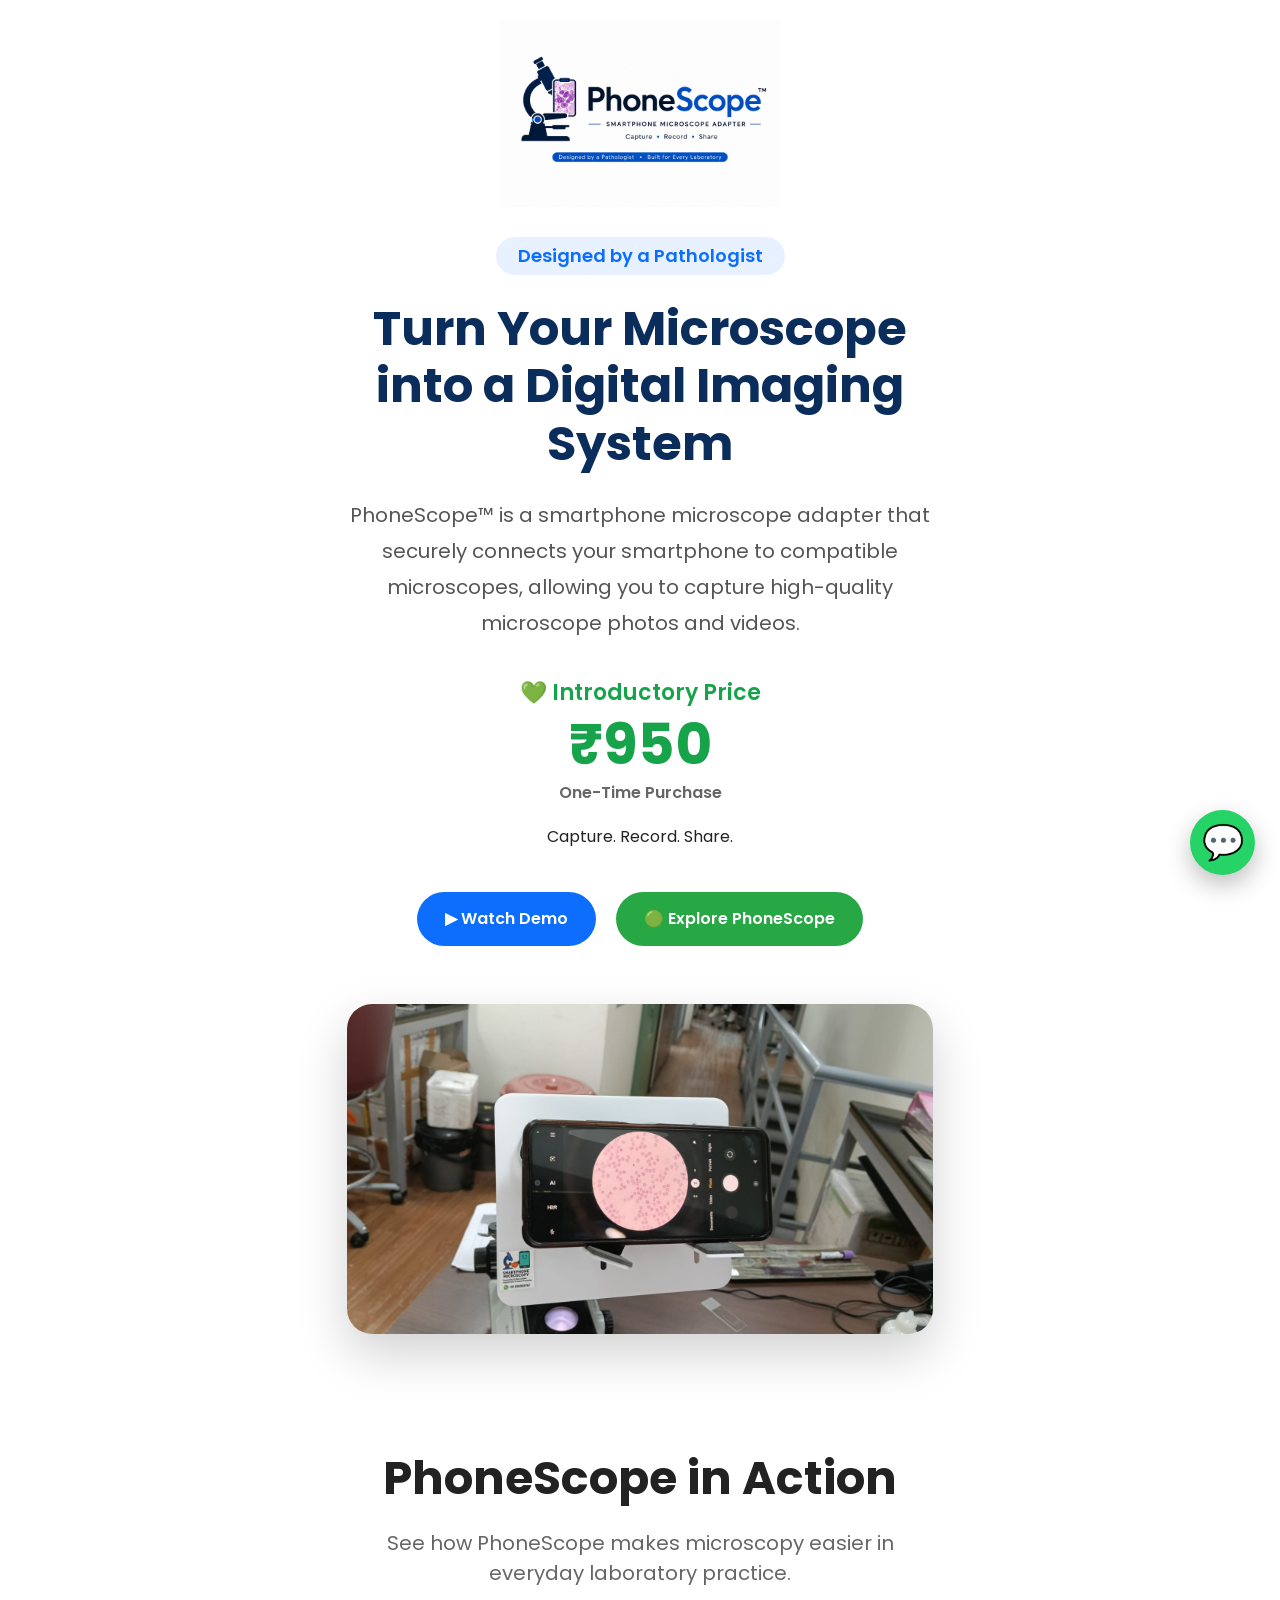
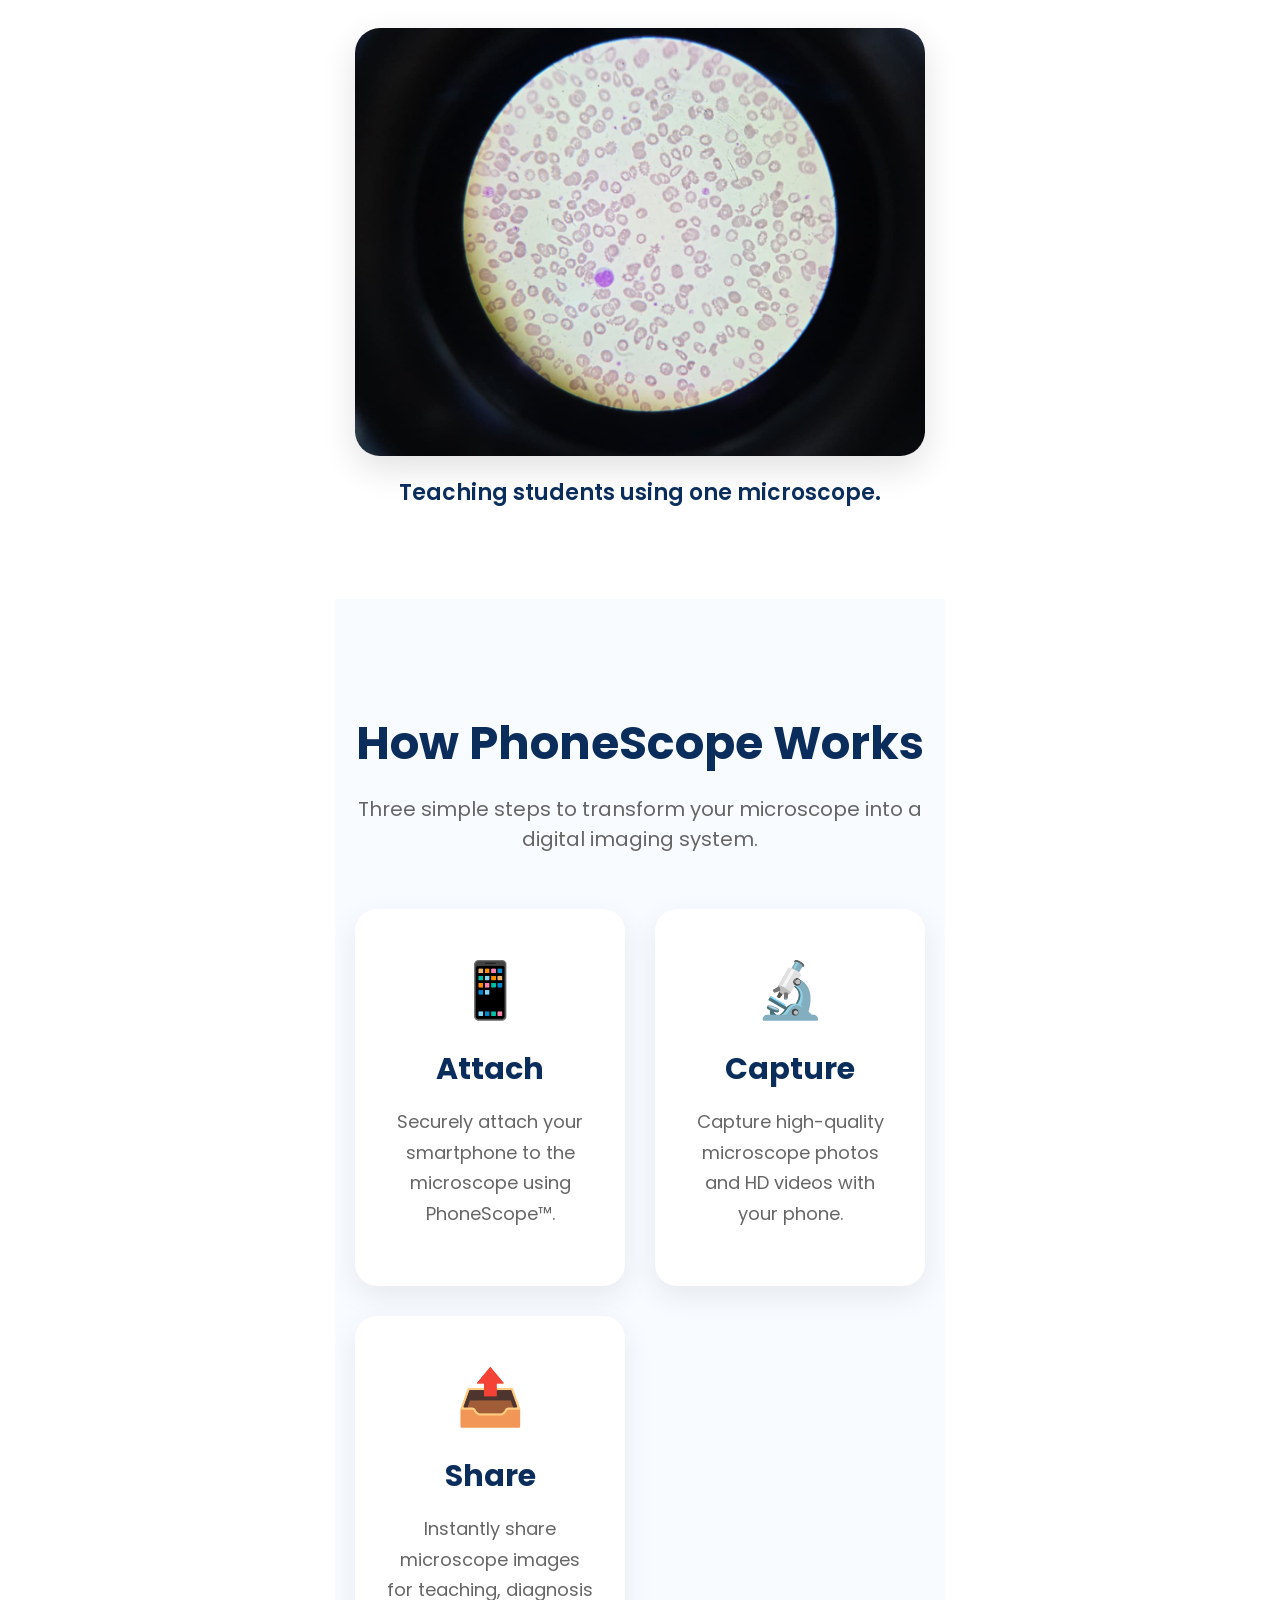
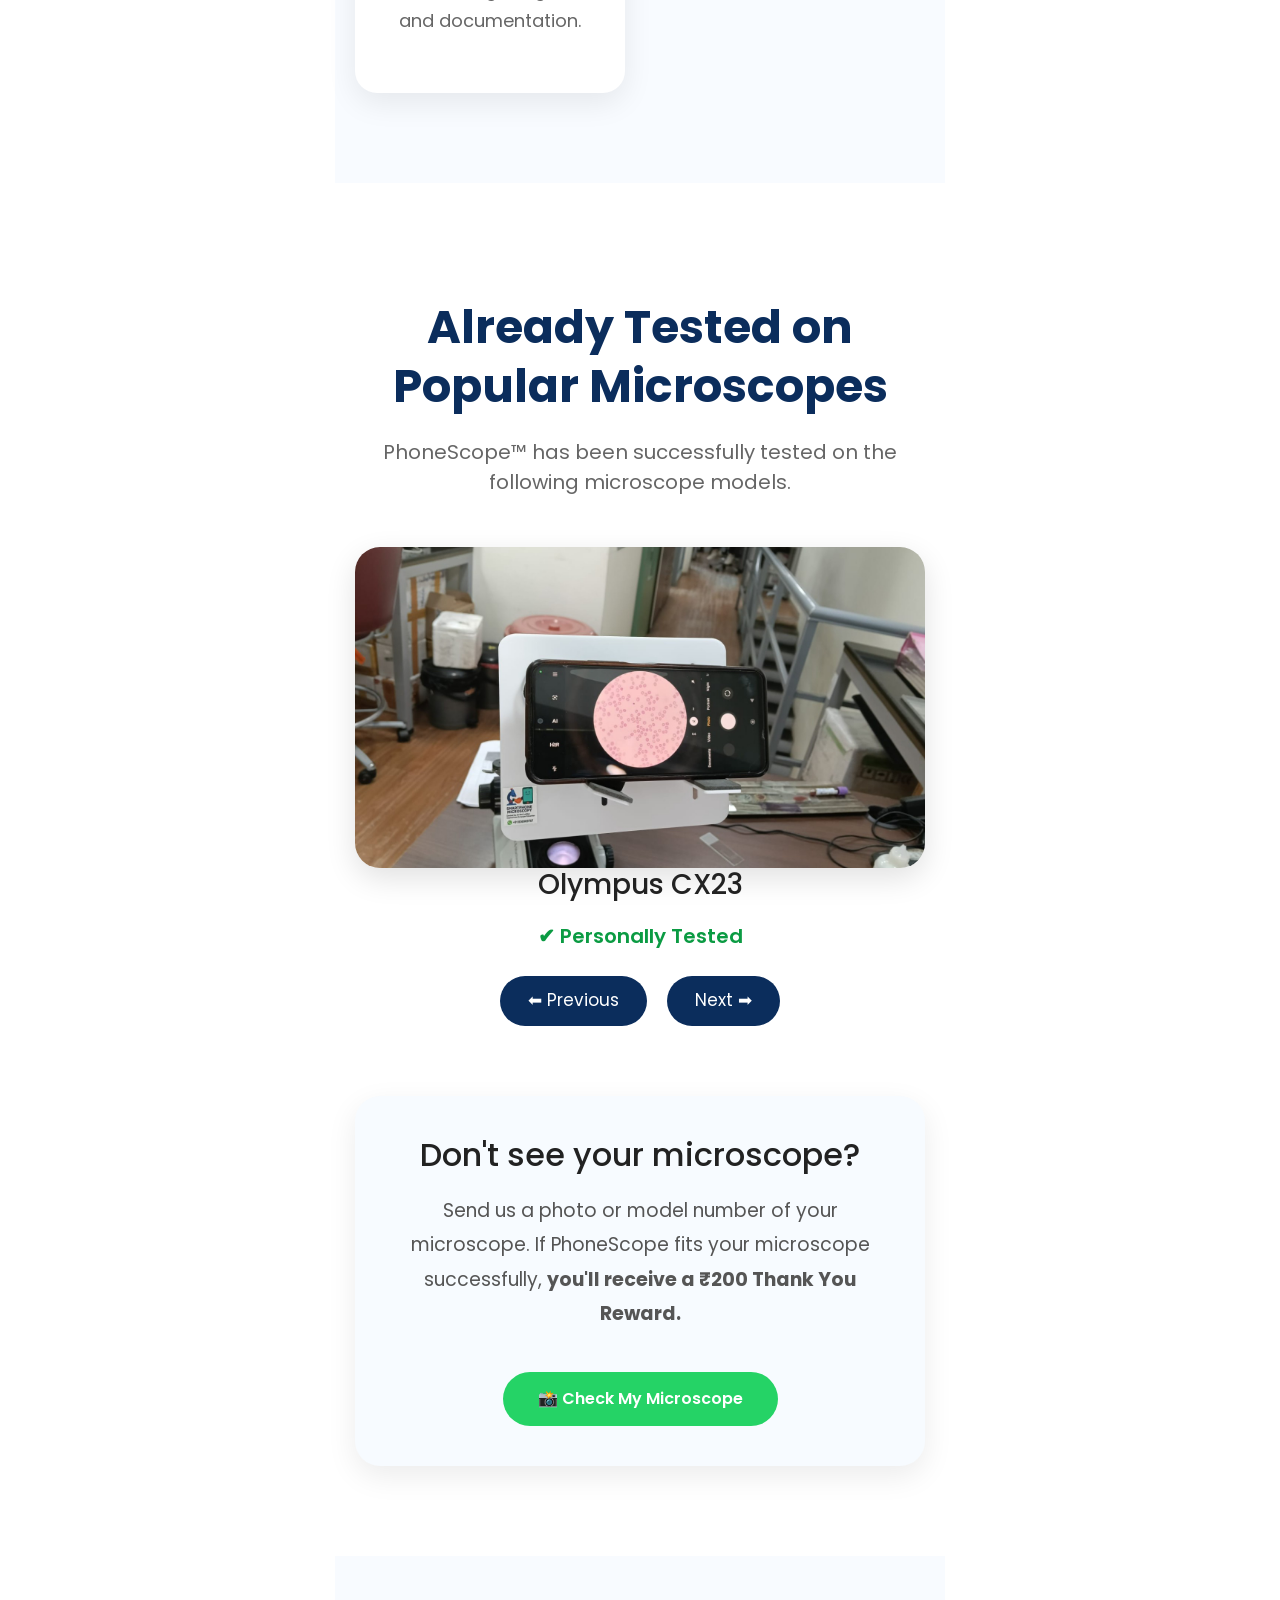
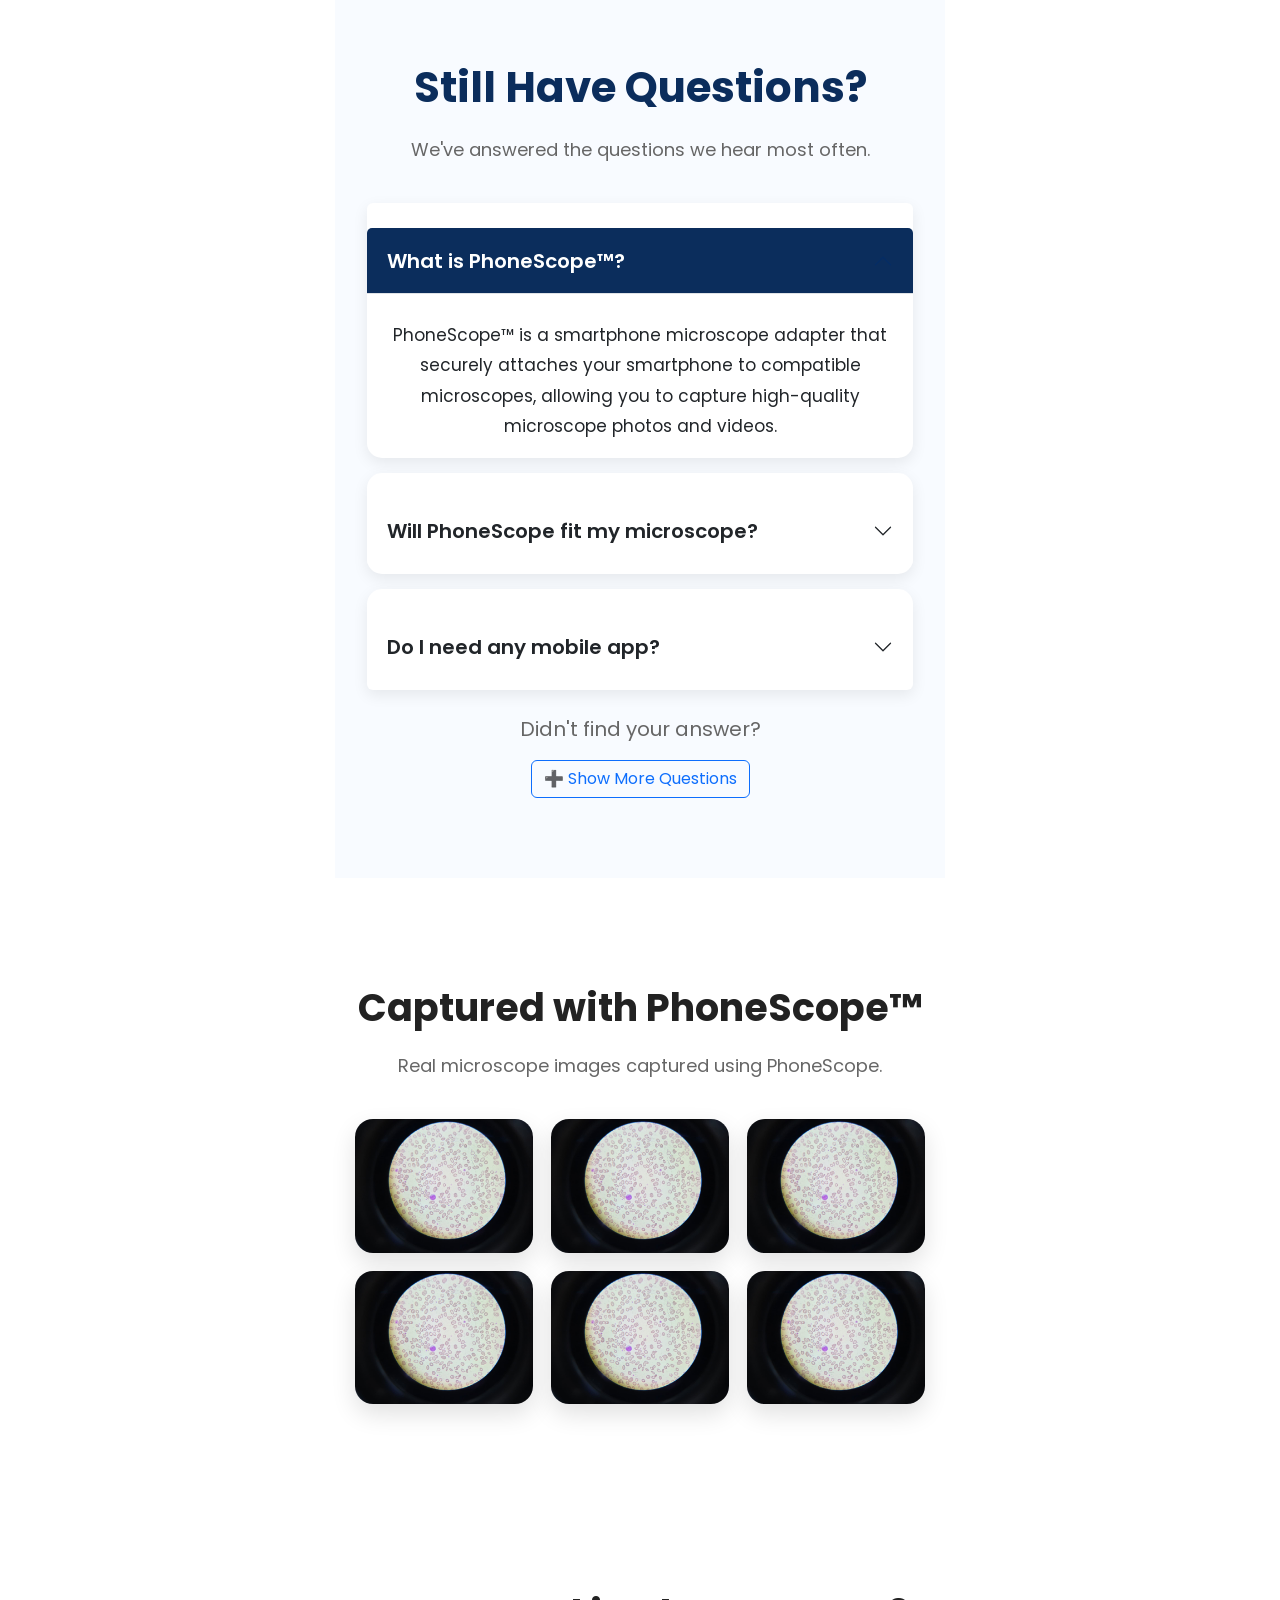
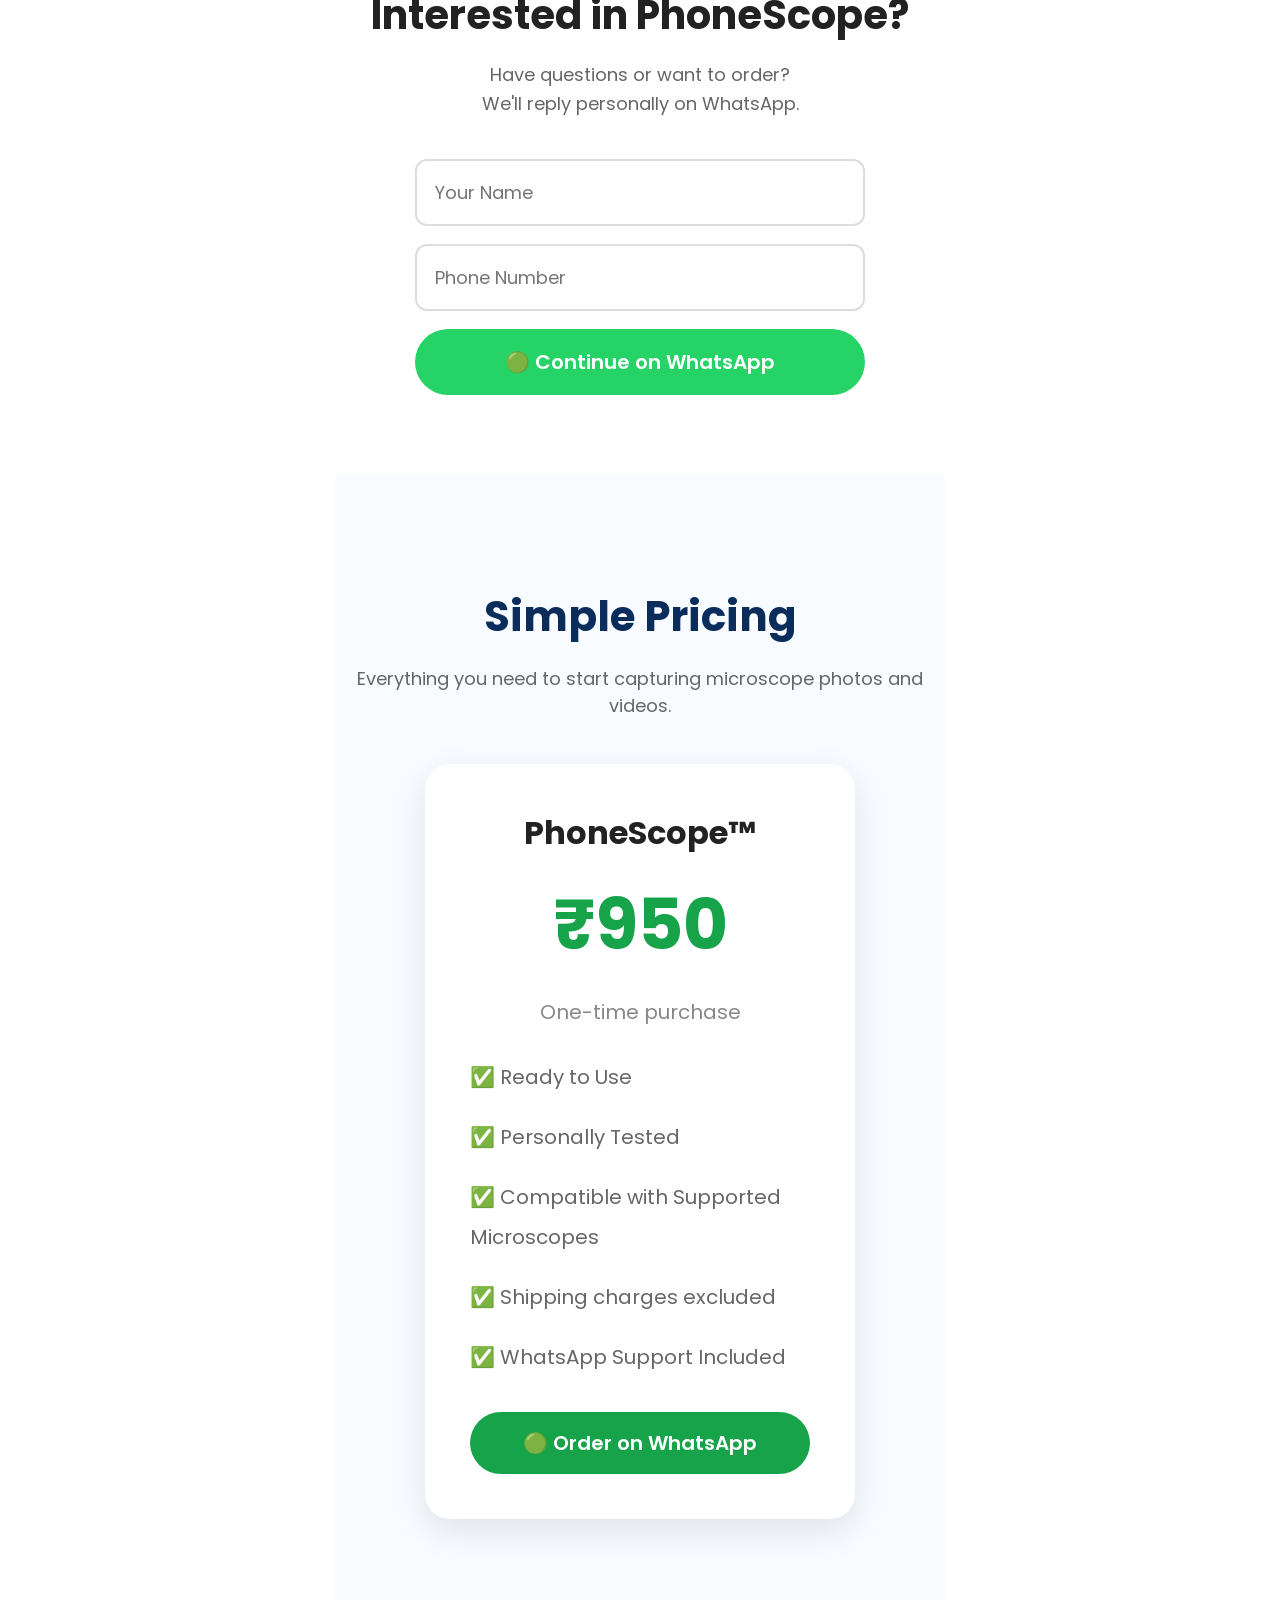
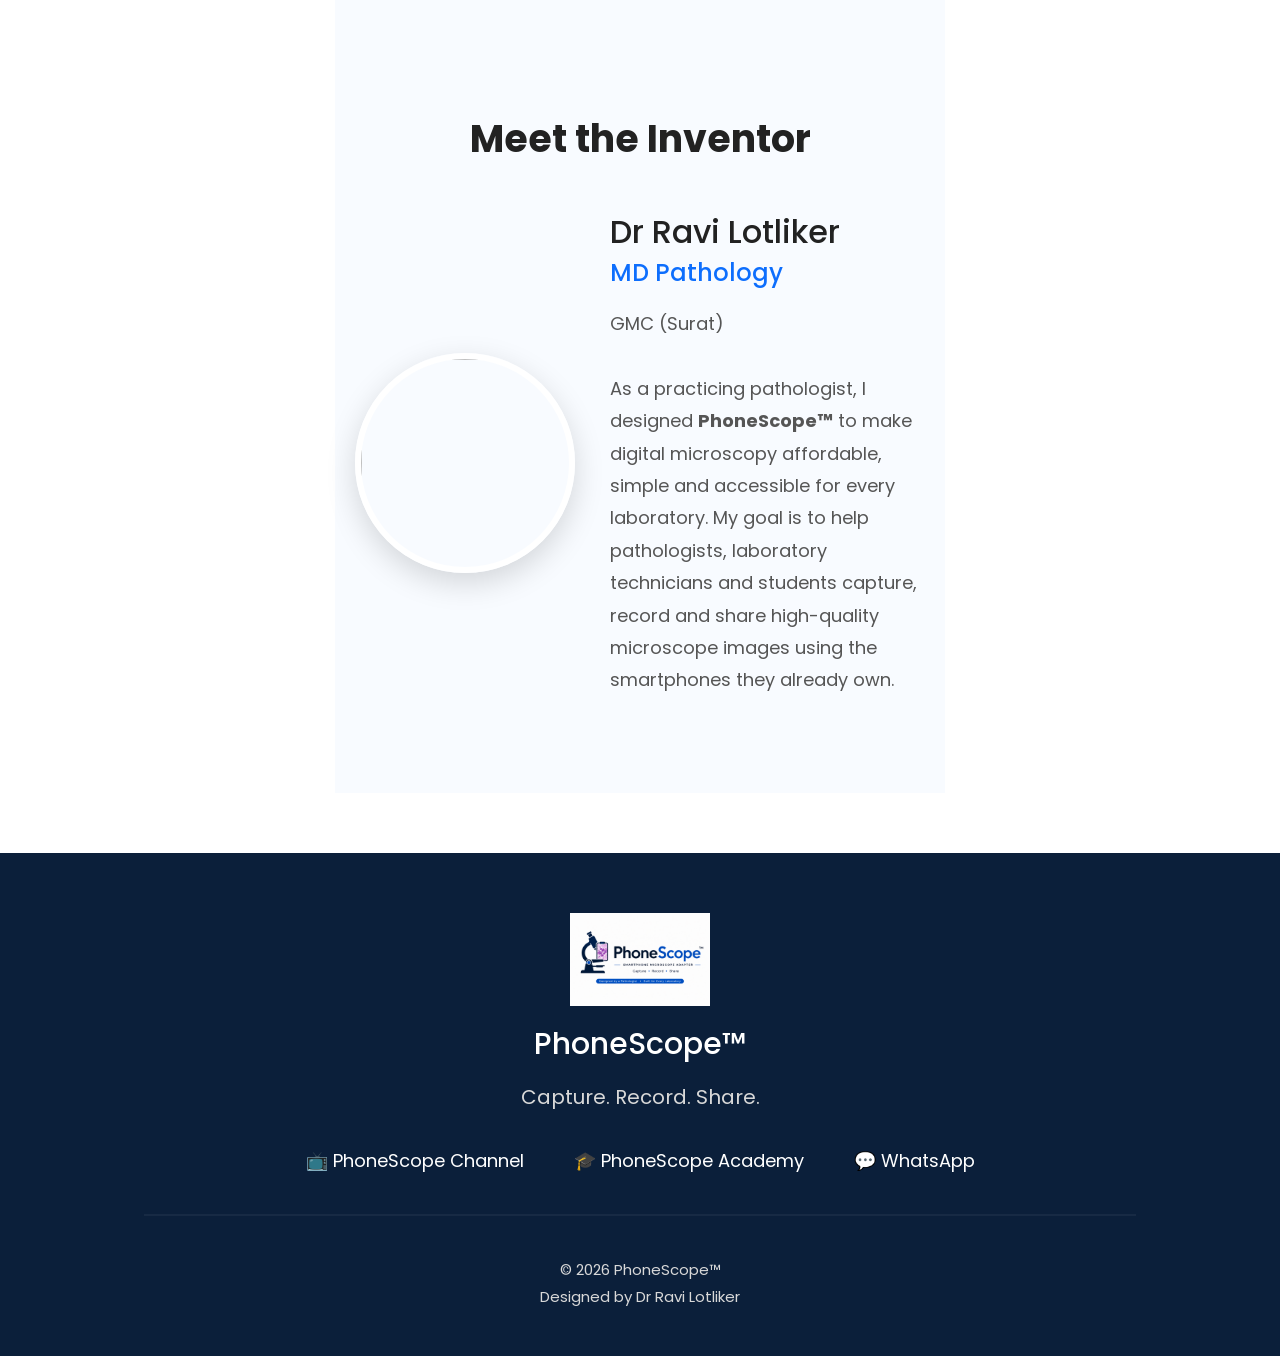
==== index.html @ dd759dde "Add files via upload" ====
<!DOCTYPE html>
<html lang="en">

<head>

<meta charset="UTF-8">

<meta name="viewport"
content="width=device-width, initial-scale=1">

<title>PhoneScope™</title>

<link href="https://cdn.jsdelivr.net/npm/bootstrap@5.3.3/dist/css/bootstrap.min.css" rel="stylesheet">

<link href="https://fonts.googleapis.com/css2?family=Poppins:wght@300;400;500;600;700&display=swap" rel="stylesheet">



<link rel="stylesheet" href="style.css">

</head>

<body>

<section class="hero">

<div class="container">

<img src="images/logo.png"
class="logo">



<div class="badge">

<span id="badgeText">

Designed by a Pathologist

</span>

</div>

<h1 class="hero-title">

Turn Your Microscope into a Digital Imaging System

</h1>

<p class="hero-description">

PhoneScope™ is a smartphone microscope adapter that securely connects your smartphone to compatible microscopes, allowing you to capture high-quality microscope photos and videos.

</p>

<p class="hero-tagline">

    <div class="intro-price">

💚 Introductory Price

<div class="price-amount">

₹950

</div>

<div class="price-small">

One-Time Purchase

</div>

</div>

Capture. Record. Share.

</p>

<div class="buttons">

<a href="https://youtube.com/@smartphonemicroscopy"

target="_blank"

class="demo">

▶ Watch Demo

</a>

<a href="#"

class="order">

🟢 Explore PhoneScope

</a>

</div>

<img src="images/device.jpg"

class="device">

</div>

<section class="action-section">

<h2>PhoneScope in Action</h2>

<p class="action-subtitle">

See how PhoneScope makes microscopy easier in everyday laboratory practice.

</p>

<div class="action-slider">

<img id="actionImage"
src="images/action1.jpg"
alt="PhoneScope in Action">

</div>

<div class="action-caption"
id="actionCaption">

Teaching students using one microscope.

</div>

</section>

<section class="how-it-works">

<h2>How PhoneScope Works</h2>

<p class="how-subtitle">
Three simple steps to transform your microscope into a digital imaging system.
</p>

<div class="how-grid">

<div class="how-card">

<div class="how-icon">📱</div>

<h3>Attach</h3>

<p>
Securely attach your smartphone to the microscope using PhoneScope™.
</p>

</div>

<div class="how-card">

<div class="how-icon">🔬</div>

<h3>Capture</h3>

<p>
Capture high-quality microscope photos and HD videos with your phone.
</p>

</div>

<div class="how-card">

<div class="how-icon">📤</div>

<h3>Share</h3>

<p>
Instantly share microscope images for teaching, diagnosis and documentation.
</p>

</div>

</div>

</section>



<section class="compatibility">

<h2>Already Tested on Popular Microscopes</h2>

<p class="compatibility-subtitle">

PhoneScope™ has been successfully tested on the following microscope models.

</p>
<div class="compatibility-slider">

<img
id="microscopeImage"
src="images/cx23.jpg"
class="slider-image">

<h3 id="microscopeName">

Olympus CX23

</h3>

<p class="compatible">

✔ Personally Tested

</p>

<div class="slider-buttons">

<button onclick="previousMicroscope()">

⬅ Previous

</button>

<button onclick="nextMicroscope()">

Next ➡

</button>

</div>

</div>





<div class="compatibility-box">

<h3>Don't see your microscope?</h3>

<p>

Send us a photo or model number of your microscope.

If PhoneScope fits your microscope successfully,

<b>you'll receive a ₹200 Thank You Reward.</b>

</p>

<a href="https://wa.me/918369697677"

target="_blank"

class="compatibility-btn">

📸 Check My Microscope

</a>

</div>

</section>

<section class="faq">

<div class="container">

<h2>Still Have Questions?</h2>

<p class="faq-subtitle">

We've answered the questions we hear most often.

</p>

<div class="accordion" id="faqAccordion">

<!-- FAQ 1 -->

<div class="accordion-item">

<h2 class="accordion-header">

<button class="accordion-button"

type="button"

data-bs-toggle="collapse"

data-bs-target="#faq1">

What is PhoneScope™?

</button>

</h2>

<div id="faq1"

class="accordion-collapse collapse show"

data-bs-parent="#faqAccordion">

<div class="accordion-body">

PhoneScope™ is a smartphone microscope adapter that securely attaches your smartphone to compatible microscopes, allowing you to capture high-quality microscope photos and videos.

</div>

</div>

</div>

<!-- FAQ 2 -->

<div class="accordion-item">

<h2 class="accordion-header">

<button class="accordion-button collapsed"

type="button"

data-bs-toggle="collapse"

data-bs-target="#faq2">

Will PhoneScope fit my microscope?

</button>

</h2>

<div id="faq2"

class="accordion-collapse collapse"

data-bs-parent="#faqAccordion">

<div class="accordion-body">

PhoneScope has already been tested on multiple microscope models. If your microscope isn't listed, simply send us its model number or photo. If we successfully make it compatible, you'll receive a ₹200 Thank You Reward.

</div>

</div>

</div>

<!-- FAQ 3 -->

<div class="accordion-item">

<h2 class="accordion-header">

<button class="accordion-button collapsed"

type="button"

data-bs-toggle="collapse"

data-bs-target="#faq3">

Do I need any mobile app?

</button>

</h2>

<div id="faq3"

class="accordion-collapse collapse"

data-bs-parent="#faqAccordion">

<div class="accordion-body">

No. PhoneScope works directly with your smartphone's camera. No additional app or software is required.

</div>


</div>

</div>

</div>

<div class="text-center mt-4">

<p>Didn't find your answer?</p>

<button
class="btn btn-outline-primary"
type="button"
data-bs-toggle="collapse"
data-bs-target="#moreFaqs">

➕ Show More Questions

</button>

</div>

<div class="collapse mt-4" id="moreFaqs">

<!-- FAQ 4 -->

<div class="accordion-item">

<h2 class="accordion-header">

<button class="accordion-button collapsed"

type="button"

data-bs-toggle="collapse"

data-bs-target="#faq4">

Can I record microscope videos?

</button>

</h2>

<div id="faq4"

class="accordion-collapse collapse"

data-bs-parent="#faqAccordion">

<div class="accordion-body">

Yes. PhoneScope allows you to capture both high-quality microscope photos and HD videos using your smartphone.

</div>

</div>

</div>

<!-- FAQ 5 -->

<div class="accordion-item">

<h2 class="accordion-header">

<button class="accordion-button collapsed"

type="button"

data-bs-toggle="collapse"

data-bs-target="#faq5">

How do I order PhoneScope?

</button>

</h2>

<div id="faq5"

class="accordion-collapse collapse"

data-bs-parent="#faqAccordion">

<div class="accordion-body">

Simply click any WhatsApp button on this website. We'll help you check compatibility, answer your questions and guide you through the ordering process.

</div>

</div>

</div>

</div>

</div>

</section>

<section class="gallery">

<h2>Captured with PhoneScope™</h2>

<p class="gallery-subtitle">
Real microscope images captured using PhoneScope.
</p>

<div class="gallery-grid">

<img src="images/gallery1.jpg" alt="Gallery 1">

<img src="images/gallery2.jpg" alt="Gallery 2">

<img src="images/gallery3.jpg" alt="Gallery 3">

<img src="images/gallery4.jpg" alt="Gallery 4">

<img src="images/gallery5.jpg" alt="Gallery 5">

<img src="images/gallery6.jpg" alt="Gallery 6">

</div>

</section>

<section class="order-section">

<h2>Interested in PhoneScope?</h2>

<p>
Have questions or want to order?<br>
We'll reply personally on WhatsApp.
</p>

<div class="order-box">

<input
type="text"
id="customerName"
placeholder="Your Name">

<input
type="tel"
id="customerPhone"
placeholder="Phone Number">

<button onclick="sendWhatsApp()">

🟢 Continue on WhatsApp

</button>

</div>

</section>

<section class="price-section">

<h2>Simple Pricing</h2>

<p class="price-subtitle">

Everything you need to start capturing microscope photos and videos.

</p>

<div class="price-card">

<div class="price-title">

PhoneScope™

</div>

<div class="price">

₹950

</div>

<p class="price-note">

One-time purchase

</p>

<div class="price-features">

<p>✅ Ready to Use</p>

<p>✅ Personally Tested</p>

<p>✅ Compatible with Supported Microscopes</p>

<p>✅ Shipping charges excluded</p>

<p>✅ WhatsApp Support Included</p>

</div>

<a href="https://wa.me/918369697677"

target="_blank"

class="price-button">

🟢 Order on WhatsApp

</a>

</div>

</section>
<section class="inventor">

<h2>Meet the Inventor</h2>

<div class="inventor-box">

<img src="images/ravi.jpg" class="inventor-photo">

<div class="inventor-text">

<h3>Dr Ravi Lotliker</h3>

<h4>MD Pathology</h4>

<p>

GMC (Surat)<br><br>

As a practicing pathologist, I designed <strong>PhoneScope™</strong> to make digital microscopy affordable, simple and accessible for every laboratory.
 My goal is to help pathologists, laboratory technicians and students capture, record and share high-quality microscope images using the smartphones they already own.

</p>

</div>

</div>

</section>
</section>
<a href="https://wa.me/918369697677"

class="whatsapp-float"

target="_blank"

title="Chat on WhatsApp">

💬

</a>
<footer class="footer">

<div class="footer-logo">

<img src="images/logo.png" class="footer-logo-img">

<h3>PhoneScope™</h3>

<p>Capture. Record. Share.</p>

</div>

<div class="footer-links">

<a href="https://youtube.com/@smartphonemicroscopy"
target="_blank">

📺 PhoneScope Channel

</a>

<a href="https://youtube.com/@labtechnician_pathology"
target="_blank">

🎓 PhoneScope Academy

</a>

<a href="https://wa.me/918369697677"
target="_blank">

💬 WhatsApp

</a>

</div>

<hr>

<p class="copyright">

© 2026 PhoneScope™<br>

Designed by Dr Ravi Lotliker

</p>

</footer>

<script src="https://cdn.jsdelivr.net/npm/bootstrap@5.3.3/dist/js/bootstrap.bundle.min.js"></script>
<script src="script.js"></script>
</body>

</html>
---- style.css ----
*{

margin:0;

padding:0;

box-sizing:border-box;

}

body{

font-family:'Poppins',sans-serif;

background:white;

color:#222;

}

.hero{

padding:20px 20px 60px;

text-align:center;

}

.logo{

width:280px;

max-width:90%;

margin:auto;

display:block;

margin-bottom:20px;

}

h1{

font-size:58px;

margin-top:10px;

font-weight:700;

}

h5{

color:#0d6efd;

margin-top:10px;

font-weight:500;

}

h2{

margin-top:25px;

font-size:32px;

line-height:1.3;

}

p{

margin-top:20px;

font-size:20px;

color:#666;

}

.buttons{

margin-top:35px;

}

.demo{

display:inline-block;

background:#0d6efd;

color:white;

padding:15px 28px;

border-radius:50px;

text-decoration:none;

font-weight:600;

margin:8px;

}

.order{

display:inline-block;

background:#28a745;

color:white;

padding:15px 28px;

border-radius:50px;

text-decoration:none;

font-weight:600;

margin:8px;

}

.device{
    width:100%;
    max-width:900px;
    margin-top:50px;
    border-radius:25px;
    box-shadow:0 20px 50px rgba(0,0,0,.18);
}
@media(min-width:768px){

.hero{

max-width:650px;

margin:auto;

}

}
.badge{
    #badgeText{

transition:opacity .5s;

}

display:inline-block;

margin-top:10px;

background:#e8f1ff;

color:#0d6efd;

padding:10px 22px;

border-radius:30px;

font-size:18px;

font-weight:600;

}
/* FEATURES */

.features{

padding:70px 20px;

background:#f8fbff;

text-align:center;

}

.features h2{

font-size:36px;

font-weight:700;

margin-bottom:50px;

}

.feature-grid{

display:grid;

grid-template-columns:1fr;

gap:25px;

max-width:1000px;

margin:auto;

}

.feature-card{

background:white;

padding:35px 25px;

border-radius:20px;

box-shadow:0 8px 25px rgba(0,0,0,.08);

transition:.3s;

}

.feature-card:hover{

transform:translateY(-8px);

}

.icon{

font-size:50px;

margin-bottom:20px;

}

.feature-card h3{

font-size:28px;

margin-bottom:15px;

font-weight:600;

}

.feature-card p{

font-size:18px;

color:#666;

line-height:1.6;

}

@media(min-width:768px){

.feature-grid{

grid-template-columns:repeat(3,1fr);

}

}
/* GALLERY */

.gallery{

padding:80px 20px;

text-align:center;

background:white;

}

.gallery h2{

font-size:38px;

font-weight:700;

margin-bottom:15px;

}

.gallery-subtitle{

color:#666;

margin-bottom:40px;

font-size:18px;

}

.gallery-grid{

display:grid;

grid-template-columns:repeat(2,1fr);

gap:18px;

max-width:1000px;

margin:auto;

}

.gallery-grid img{

width:100%;

border-radius:18px;

box-shadow:0 10px 25px rgba(0,0,0,.12);

transition:.3s;

cursor:pointer;

}

.gallery-grid img:hover{

transform:scale(1.03);

}

@media(min-width:768px){

.gallery-grid{

grid-template-columns:repeat(3,1fr);

}

}
/* ACADEMY */

.academy{

padding:80px 20px;

background:#f8fbff;

text-align:center;

}

.academy h2{

font-size:38px;

font-weight:700;

margin-bottom:15px;

}

.academy-subtitle{

font-size:18px;

color:#666;

margin-bottom:40px;

}

.video-grid{

display:grid;

grid-template-columns:1fr;

gap:25px;

max-width:1000px;

margin:auto;

}

.video-card{

background:white;

border-radius:20px;

overflow:hidden;

box-shadow:0 10px 25px rgba(0,0,0,.08);

transition:.3s;

}

.video-card:hover{

transform:translateY(-8px);

}

.video-card img{

width:100%;

display:block;

}

.video-card h3{

padding:20px;

font-size:24px;

}

.video-card a{

display:inline-block;

margin-bottom:25px;

color:#0d6efd;

font-weight:600;

text-decoration:none;

}

.youtube-button{

margin-top:40px;

}

.youtube-button a{

display:inline-block;

background:#ff0000;

color:white;

padding:16px 35px;

border-radius:50px;

text-decoration:none;

font-weight:600;

}

@media(min-width:768px){

.video-grid{

grid-template-columns:repeat(3,1fr);

}

}
/* ORDER */

.order-section{

padding:80px 20px;

text-align:center;

background:white;

}

.order-section h2{

font-size:40px;

font-weight:700;

margin-bottom:15px;

}

.order-section p{

color:#666;

margin-bottom:40px;

font-size:18px;

line-height:1.6;

}

.order-box{

max-width:450px;

margin:auto;

display:flex;

flex-direction:column;

gap:18px;

}

.order-box input{

padding:18px;

font-size:18px;

border:2px solid #ddd;

border-radius:12px;

outline:none;

transition:.3s;

}

.order-box input:focus{

border-color:#0d6efd;

}

.order-box button{

padding:18px;

font-size:20px;

font-weight:600;

border:none;

border-radius:50px;

background:#25D366;

color:white;

cursor:pointer;

transition:.3s;

}

.order-box button:hover{

transform:scale(1.03);

}
/* INVENTOR */

.inventor{

padding:80px 20px;

background:#f8fbff;

}

.inventor h2{

text-align:center;

font-size:38px;

font-weight:700;

margin-bottom:50px;

}

.inventor-box{

max-width:1000px;

margin:auto;

display:flex;

flex-direction:column;

align-items:center;

gap:35px;

}

.inventor-photo{

width:220px;

height:220px;

object-fit:cover;

border-radius:50%;

border:6px solid white;

box-shadow:0 10px 30px rgba(0,0,0,.15);

}

.inventor-text{

text-align:center;

}

.inventor-text h3{

font-size:32px;

margin-bottom:8px;

}

.inventor-text h4{

color:#0d6efd;

margin-bottom:20px;

}

.inventor-text p{

font-size:18px;

line-height:1.8;

color:#555;

}

@media(min-width:768px){

.inventor-box{

flex-direction:row;

align-items:center;

}

.inventor-text{

text-align:left;

}

}
/* FOOTER */

.footer{

background:#0b1f3a;

color:white;

padding:60px 20px 30px;

text-align:center;

}

.footer-logo-img{

width:140px;

margin-bottom:20px;

}

.footer h3{

font-size:30px;

margin-bottom:10px;

}

.footer p{

color:#d8d8d8;

}

.footer-links{

margin:35px 0;

display:flex;

flex-direction:column;

gap:18px;

}

.footer-links a{

color:white;

text-decoration:none;

font-size:18px;

transition:.3s;

}

.footer-links a:hover{

color:#7dc4ff;

}

.footer hr{

margin:40px auto;

width:80%;

border:1px solid rgba(255,255,255,.2);

}

.copyright{

font-size:15px;

color:#bfbfbf;

line-height:1.8;

}

@media(min-width:768px){

.footer-links{

flex-direction:row;

justify-content:center;

gap:50px;

}

}
/* ---------- HERO TEXT ---------- */

.hero-title{
    font-size:48px;
    font-weight:700;
    line-height:1.2;
    color:#0b2d5c;
    margin-top:25px;
}

.hero-description{
    max-width:760px;
    margin:25px auto;
    font-size:20px;
    line-height:1.8;
    color:#555;
}

.hero-tagline{
    font-size:22px;
    font-weight:600;
    color:#009688;
    margin-bottom:35px;
}
@media(max-width:768px){

.hero-title{
    font-size:34px;
}

.hero-description{
    font-size:17px;
    line-height:1.7;
}

.hero-tagline{
    font-size:20px;
}

}
/*---------------- PhoneScope in Action ----------------*/

.action-section{

padding:90px 20px;

text-align:center;

background:white;

}

.action-section h2{

font-size:46px;

font-weight:700;

margin-bottom:15px;

}

.action-subtitle{

font-size:20px;

color:#666;

margin-bottom:40px;

}

.action-slider{

max-width:900px;

margin:auto;

}

.action-slider img{

width:100%;

border-radius:25px;

box-shadow:0 12px 35px rgba(0,0,0,.12);

transition:all .5s;

}

.action-caption{

margin-top:20px;

font-size:22px;

font-weight:600;

color:#0b2d5c;

}

@media(max-width:768px){

.action-section h2{

font-size:34px;

}

.action-subtitle{

font-size:17px;

}

.action-caption{

font-size:18px;

}

}
/*---------------- HOW IT WORKS ----------------*/

.how-it-works{

padding:90px 20px;

text-align:center;

background:#f8fbff;

}

.how-it-works h2{

font-size:46px;

font-weight:700;

margin-bottom:15px;

color:#0b2d5c;

}

.how-subtitle{

font-size:20px;

color:#666;

margin-bottom:55px;

}

.how-grid{

display:grid;

grid-template-columns:repeat(auto-fit,minmax(260px,1fr));

gap:30px;

max-width:1100px;

margin:auto;

}

.how-card{

background:white;

padding:40px 30px;

border-radius:22px;

box-shadow:0 10px 30px rgba(0,0,0,.08);

transition:.3s;

}

.how-card:hover{

transform:translateY(-8px);

}

.how-icon{

font-size:55px;

margin-bottom:20px;

}

.how-card h3{

font-size:30px;

font-weight:700;

margin-bottom:18px;

color:#0b2d5c;

}

.how-card p{

font-size:18px;

line-height:1.7;

color:#666;

}

@media(max-width:768px){

.how-it-works h2{

font-size:34px;

}

.how-subtitle{

font-size:17px;

}

.how-card h3{

font-size:26px;

}

.how-card p{

font-size:17px;

}

}
/*--------------- COMPATIBILITY ----------------*/

.compatibility{

padding:90px 20px;

text-align:center;

background:#ffffff;

}

.compatibility h2{

font-size:46px;

font-weight:700;

margin-bottom:15px;

color:#0b2d5c;

}

.compatibility-subtitle{

font-size:20px;

color:#666;

margin-bottom:50px;

}

.microscope-grid{

display:grid;

grid-template-columns:repeat(auto-fit,minmax(250px,1fr));

gap:30px;

max-width:1100px;

margin:auto;

}

.microscope-card{

background:white;

border-radius:20px;

padding:20px;

box-shadow:0 10px 30px rgba(0,0,0,.08);

transition:.3s;

}

.microscope-card:hover{

transform:translateY(-8px);

}

.microscope-card img{

width:100%;

border-radius:15px;

margin-bottom:20px;

}

.microscope-card h3{

font-size:24px;

font-weight:700;

margin-bottom:10px;

}

.compatible{

color:#0b9b43;

font-weight:600;

}

.compatibility-box{

margin:70px auto 0;

max-width:700px;

background:#f7fbff;

padding:40px;

border-radius:25px;

box-shadow:0 10px 30px rgba(0,0,0,.08);

}

.compatibility-box h3{

font-size:32px;

margin-bottom:20px;

}

.compatibility-box p{

font-size:19px;

line-height:1.8;

color:#555;

}

.compatibility-btn{

display:inline-block;

margin-top:25px;

padding:15px 35px;

background:#25D366;

color:white;

font-weight:600;

border-radius:50px;

text-decoration:none;

transition:.3s;

}

.compatibility-btn:hover{

background:#1ebc57;

color:white;

}

@media(max-width:768px){

.compatibility h2{

font-size:34px;

}

.compatibility-subtitle{

font-size:17px;

}

.compatibility-box h3{

font-size:26px;

}

}
.microscopeSwiper{

max-width:1100px;

margin:auto;

padding:20px 40px 60px;

}

.swiper-slide{

display:flex;

justify-content:center;

}

.swiper-button-next,
.swiper-button-prev{

color:#0b2d5c;

}

.swiper-pagination-bullet-active{

background:#0b2d5c;

}
.compatibility-slider{

max-width:650px;

margin:auto;

text-align:center;

}

.slider-image{

width:100%;

border-radius:25px;

box-shadow:0 10px 30px rgba(0,0,0,.12);

}

.slider-buttons{

margin-top:25px;

display:flex;

justify-content:center;

gap:20px;

}

.slider-buttons button{

background:#0b2d5c;

color:white;

border:none;

padding:12px 28px;

border-radius:40px;

font-size:17px;

cursor:pointer;

transition:.3s;

}

.slider-buttons button:hover{

background:#174b8c;

}

/* FAQ */

.faq{

padding:80px 20px;

background:#f8fbff;

}

.faq h2{

text-align:center;

font-size:42px;

font-weight:700;

margin-bottom:10px;

color:#0b2d5c;

}

.faq-subtitle{

text-align:center;

font-size:18px;

margin-bottom:40px;

color:#666;

}

.accordion-item{

border:none;

margin-bottom:15px;

border-radius:15px;

overflow:hidden;

box-shadow:0 5px 15px rgba(0,0,0,.08);

}

.accordion-button{

font-size:20px;

font-weight:600;

padding:20px;

}

.accordion-button:not(.collapsed){

background:#0b2d5c;

color:white;

}

.accordion-body{

font-size:17px;

line-height:1.8;

}

/* Floating WhatsApp */

.whatsapp-float{

position:fixed;

bottom:25px;

right:25px;

width:65px;

height:65px;

background:#25D366;

color:white;

border-radius:50%;

display:flex;

justify-content:center;

align-items:center;

font-size:34px;

text-decoration:none;

box-shadow:0 10px 25px rgba(0,0,0,.25);

z-index:999;

transition:.3s;

animation:pulse 2s infinite;

}

.whatsapp-float:hover{

transform:scale(1.1);

color:white;

}

@keyframes pulse{

0%{

box-shadow:0 0 0 0 rgba(37,211,102,.6);

}

70%{

box-shadow:0 0 0 18px rgba(37,211,102,0);

}

100%{

box-shadow:0 0 0 0 rgba(37,211,102,0);

}

}

/* Price Section */

.price-section{

padding:90px 20px;

background:#f8fbff;

text-align:center;

}

.price-section h2{

font-size:42px;

font-weight:700;

color:#0b2d5c;

margin-bottom:10px;

}

.price-subtitle{

font-size:18px;

color:#666;

margin-bottom:45px;

}

.price-card{

max-width:430px;

margin:auto;

background:white;

border-radius:25px;

padding:45px;

box-shadow:0 12px 35px rgba(0,0,0,.10);

}

.price-title{

font-size:32px;

font-weight:700;

margin-bottom:15px;

}

.price{

font-size:70px;

font-weight:700;

color:#16a34a;

margin-bottom:10px;

}

.price-note{

color:#888;

margin-bottom:30px;

}

.price-features{

text-align:left;

font-size:18px;

line-height:2;

margin-bottom:35px;

}

.price-button{

display:block;

background:#16a34a;

color:white;

padding:16px;

border-radius:50px;

text-decoration:none;

font-size:20px;

font-weight:600;

transition:.3s;

}

.price-button:hover{

background:#13803d;

color:white;

transform:scale(1.03);

}
/* Intro Price */

.intro-price{

margin:35px 0 20px;

text-align:center;

}

.intro-price{

font-size:22px;

font-weight:600;

color:#16a34a;

}

.price-amount{

font-size:56px;

font-weight:700;

color:#16a34a;

line-height:1.1;

margin-top:5px;

}

.price-small{

font-size:16px;

color:#666;

margin-top:5px;

}
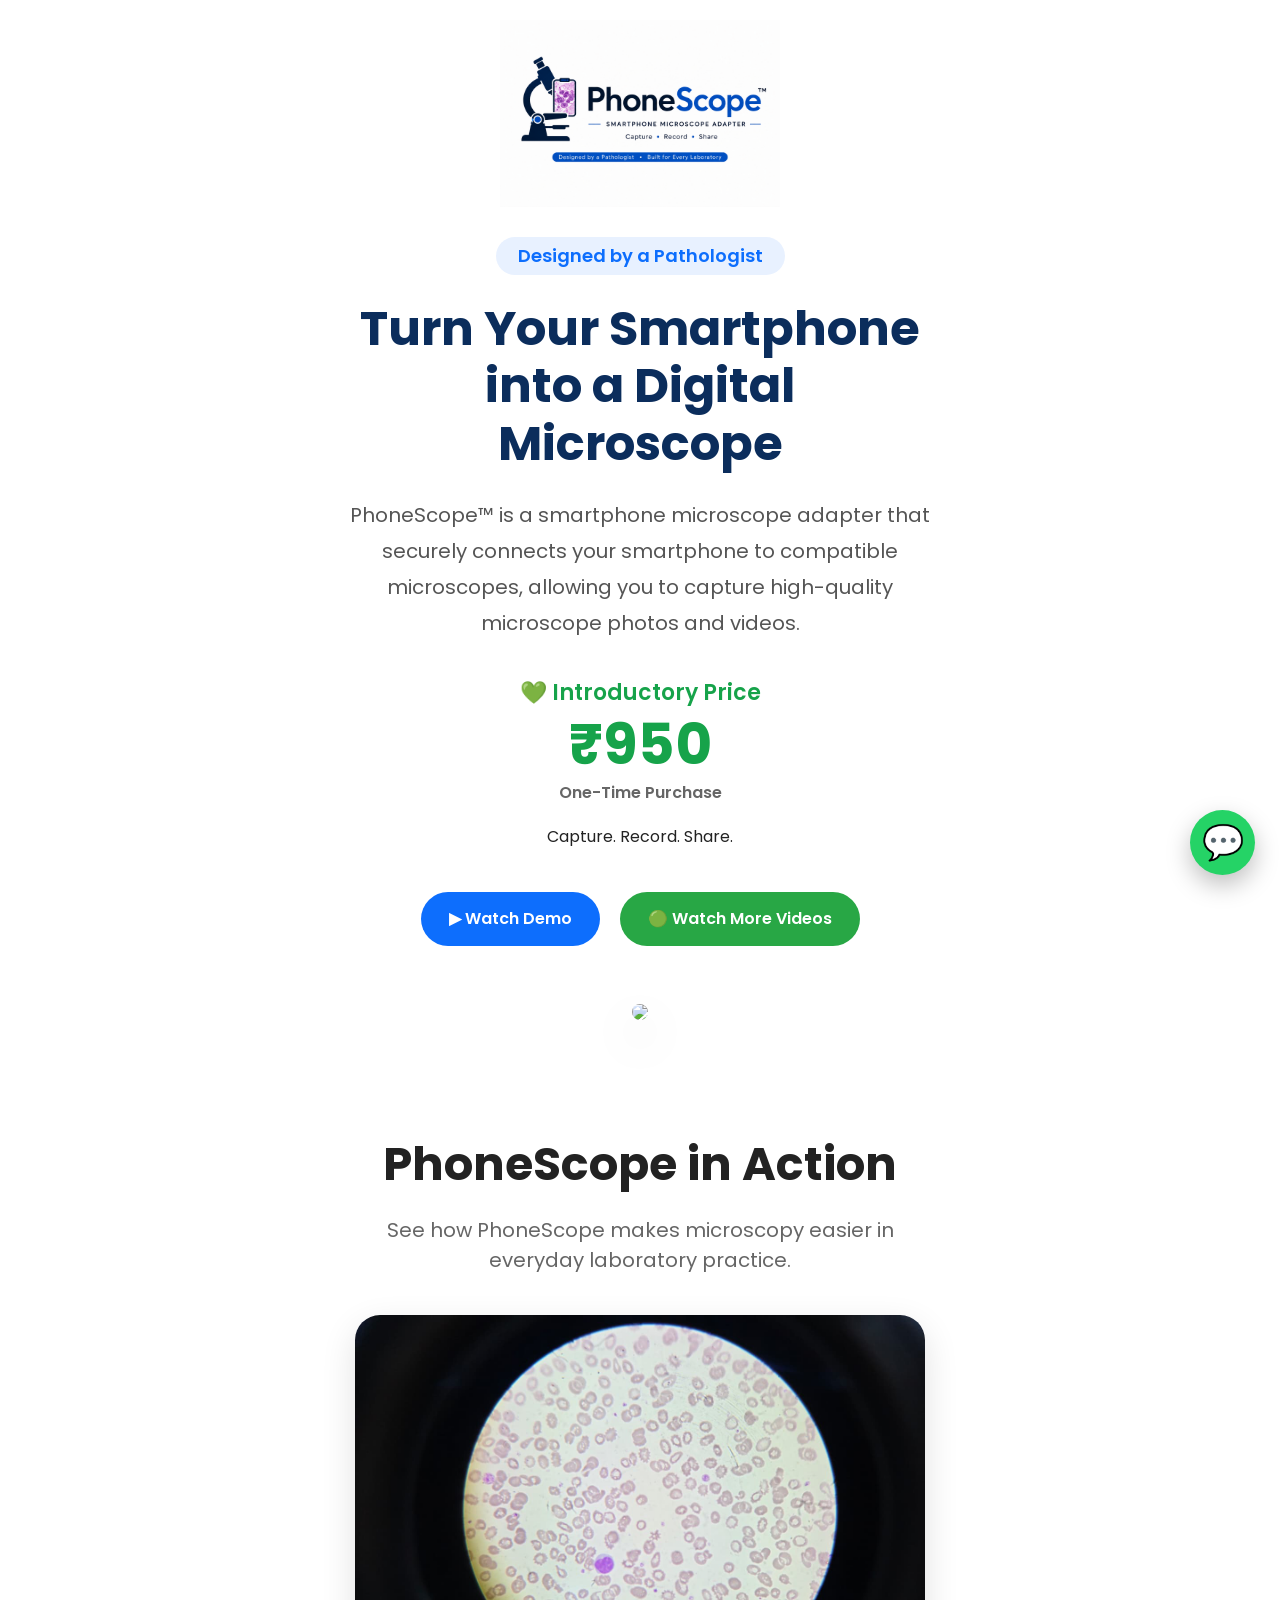
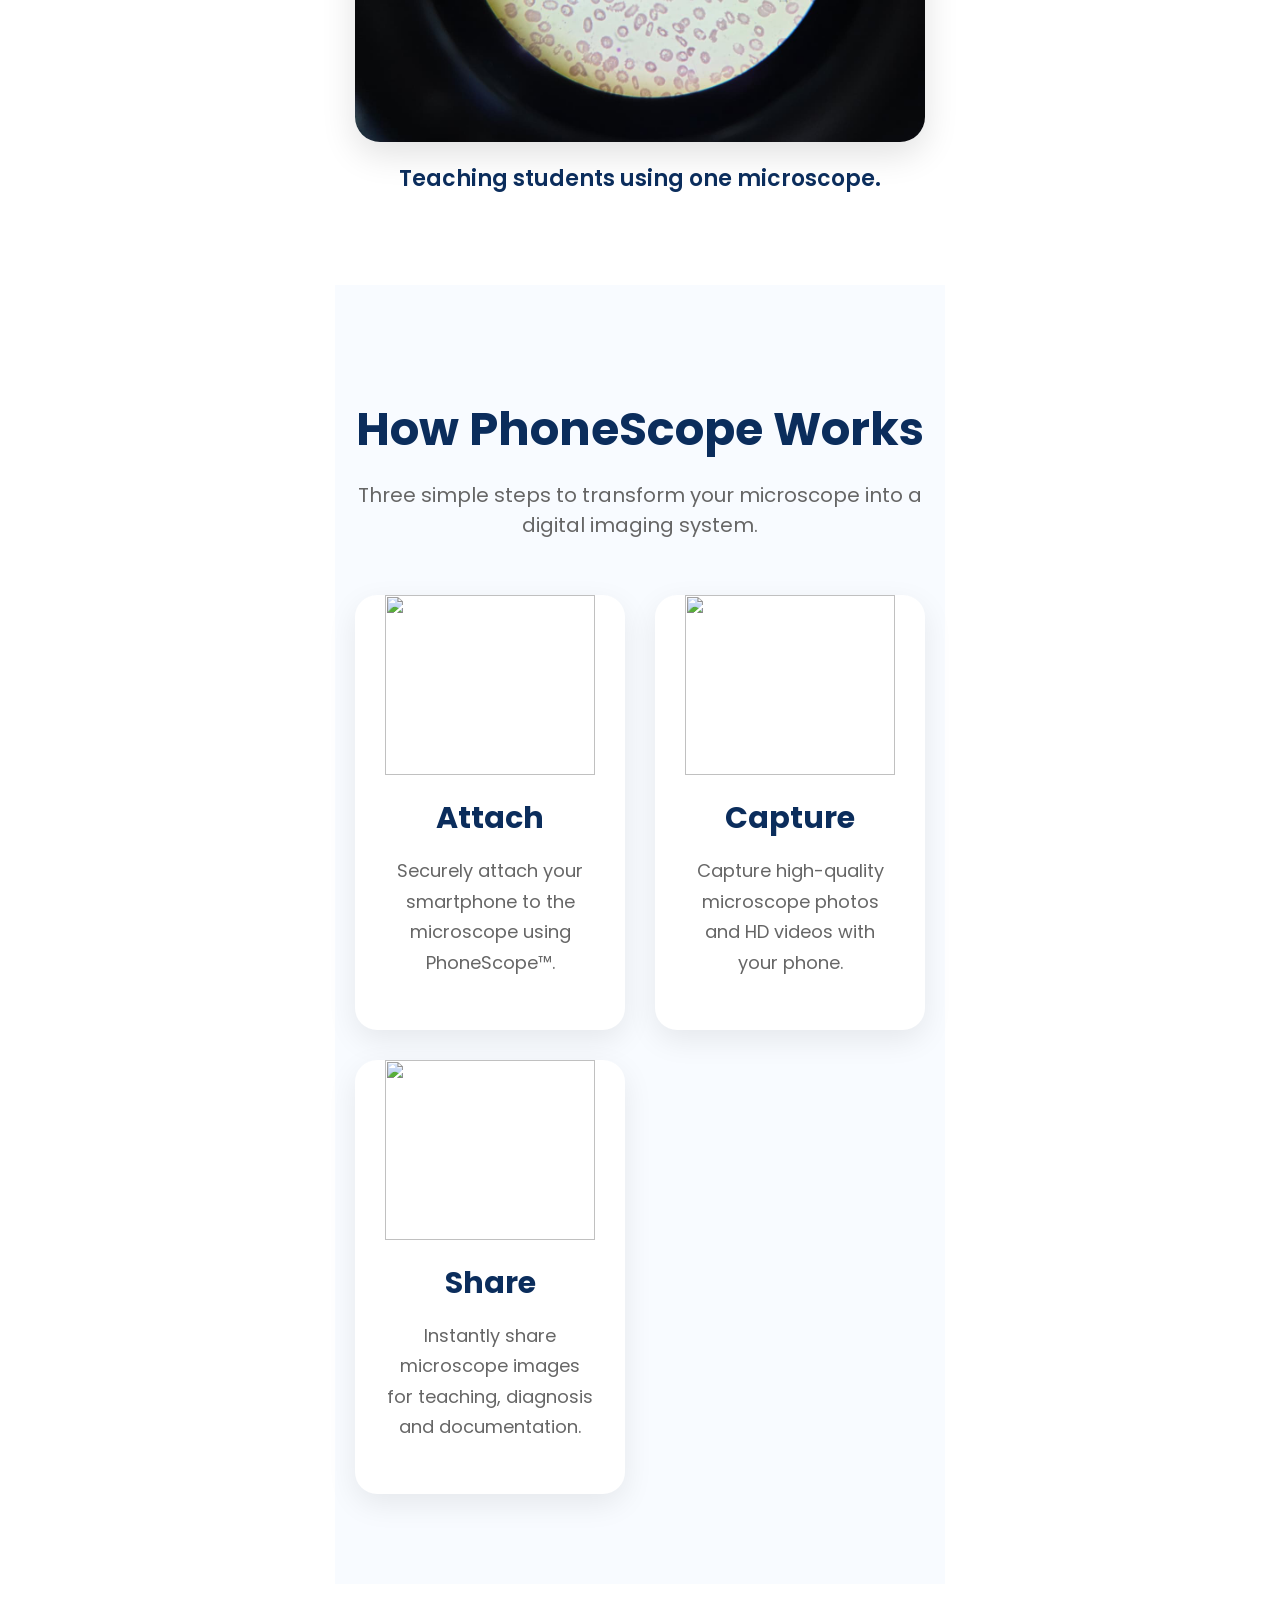
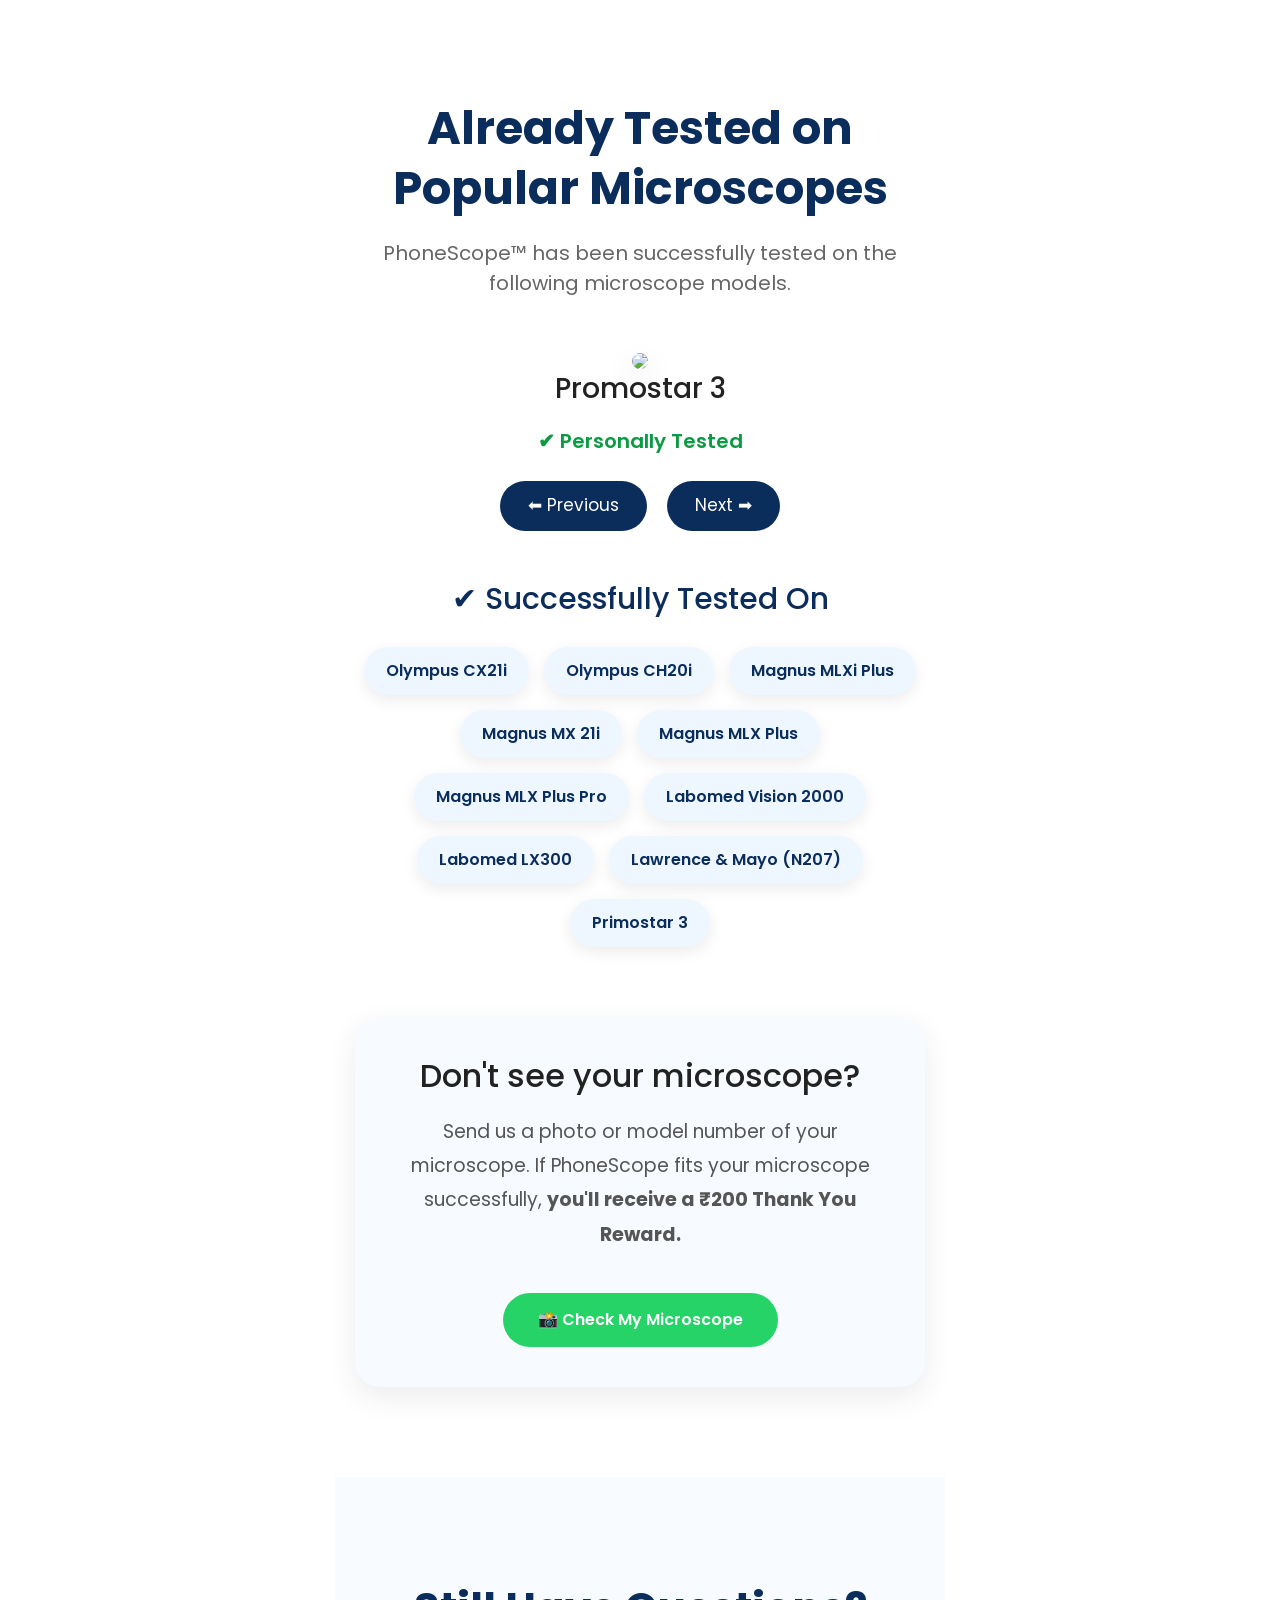
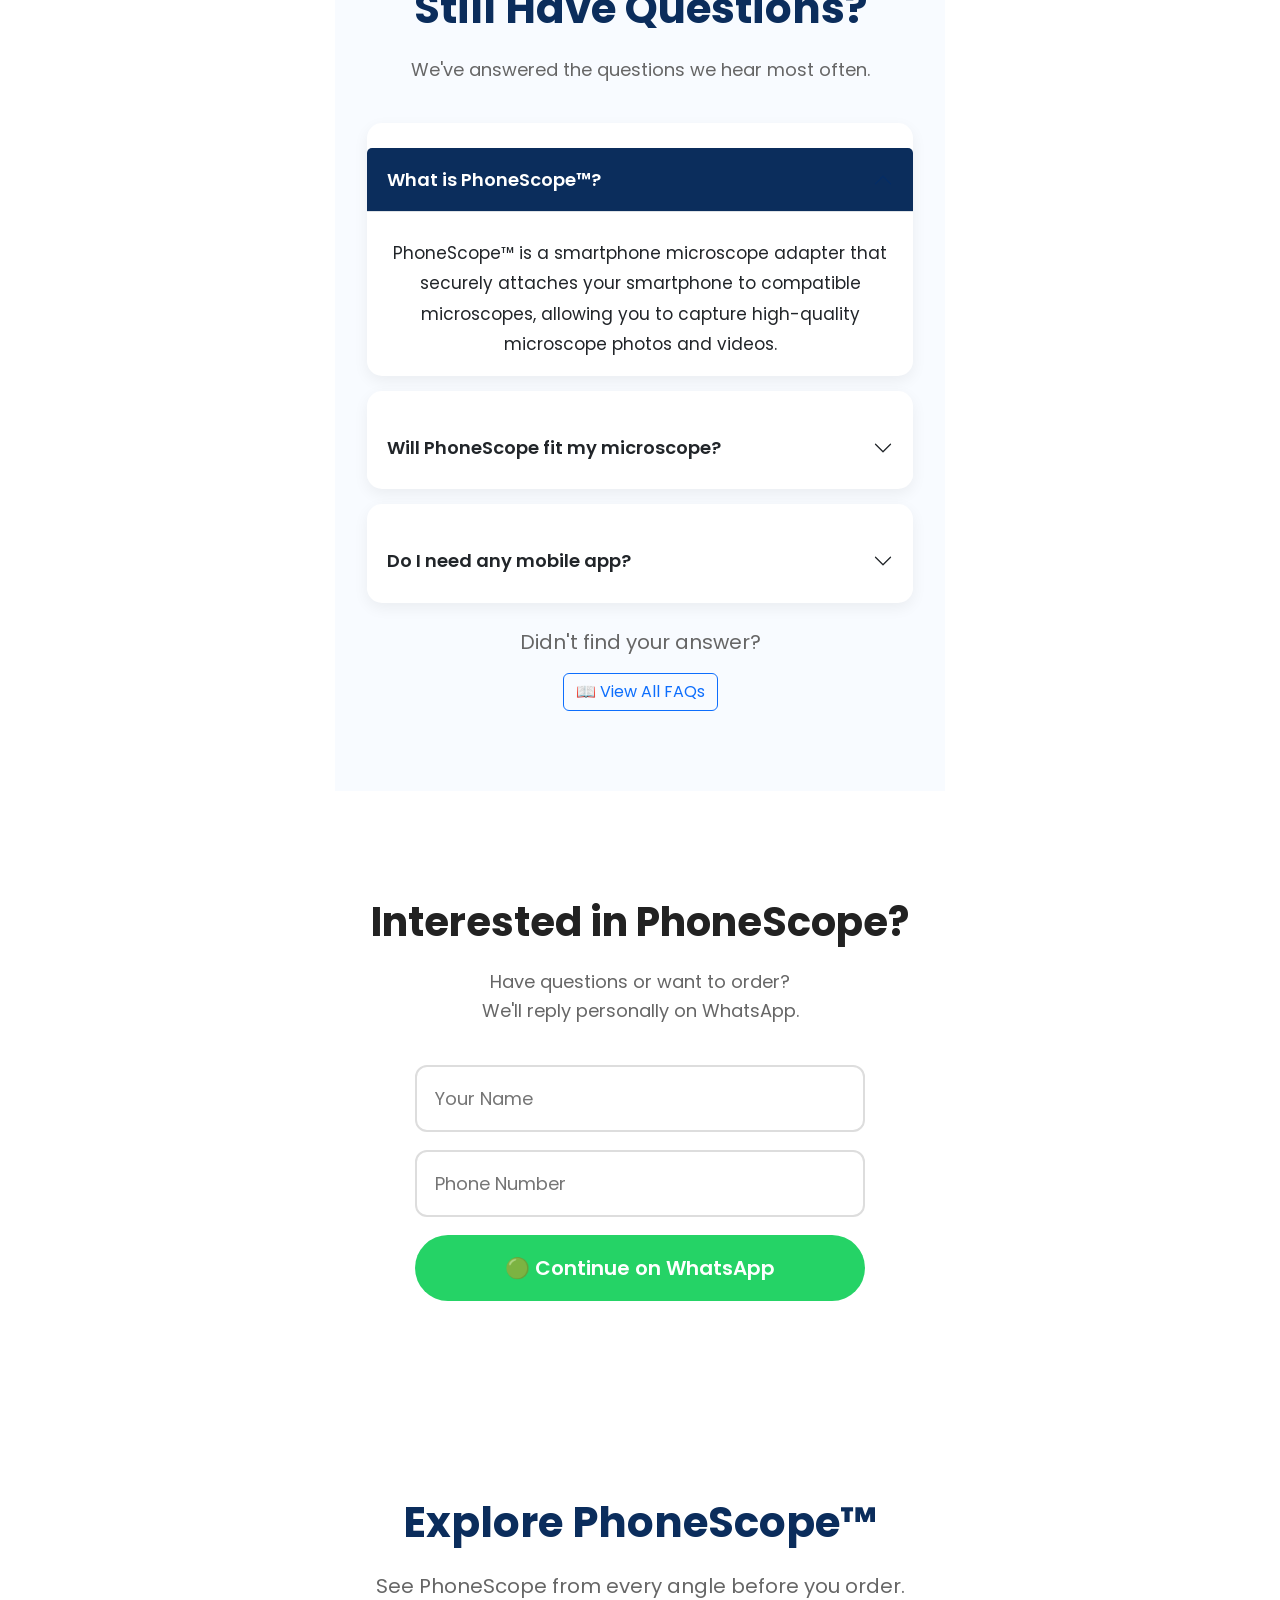
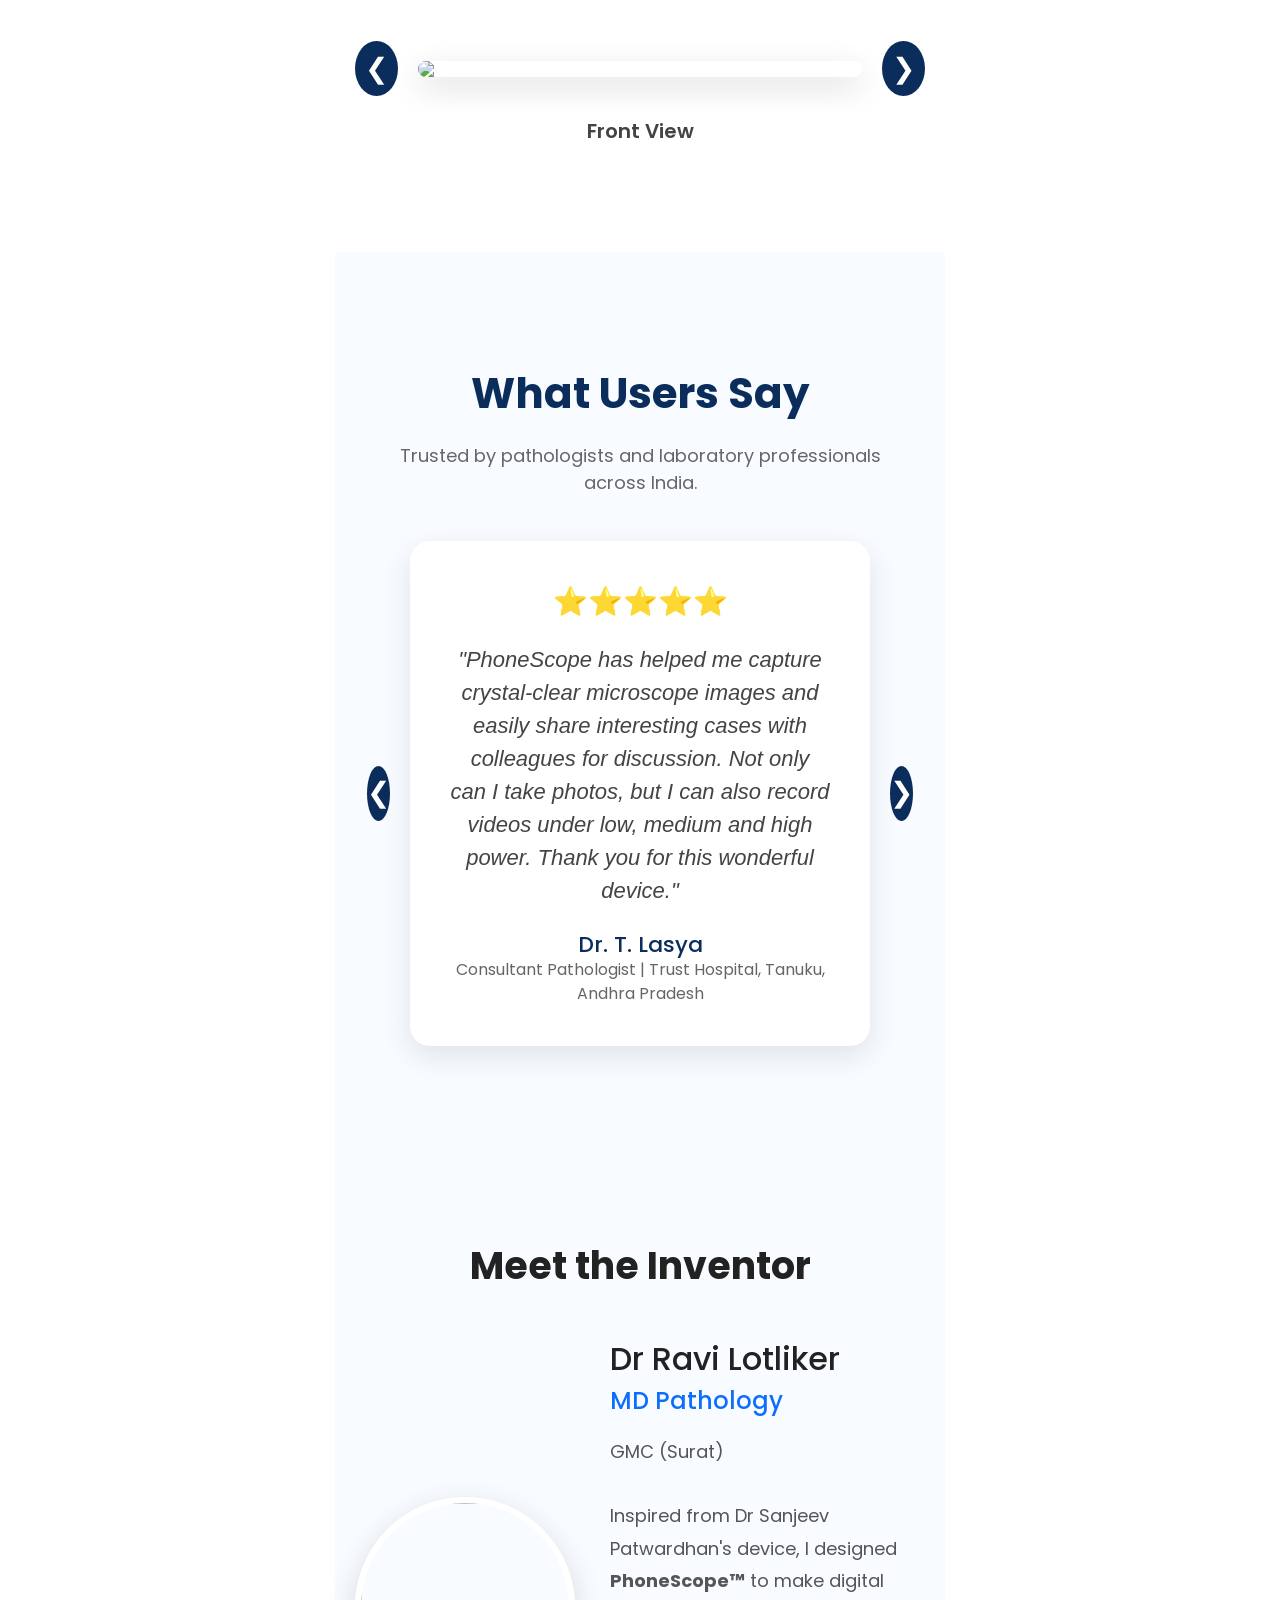
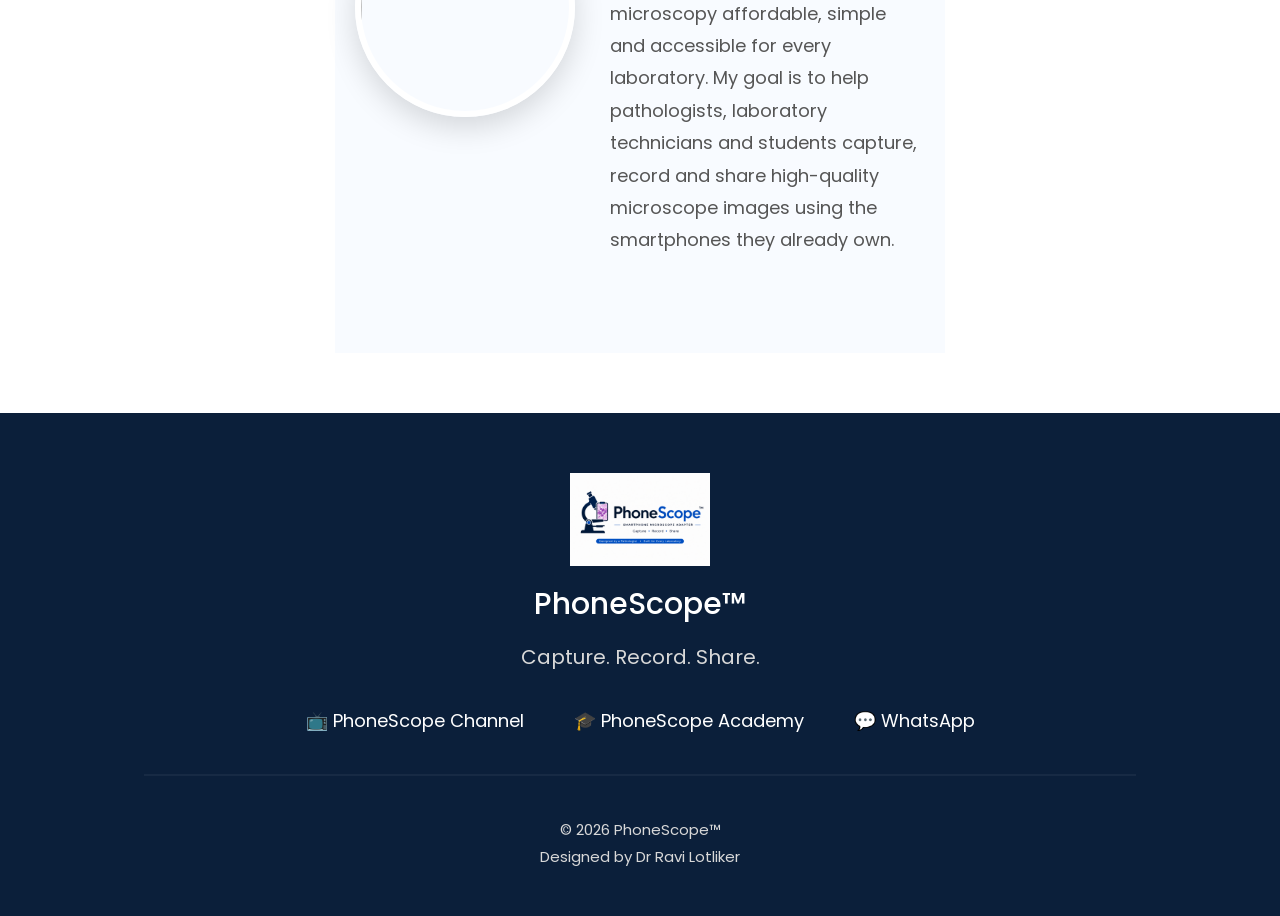
==== commit f94b3182: "Add files via upload" ====
--- a/index.html
+++ b/index.html
@@ -7,6 +7,7 @@
 
 <meta name="viewport"
 content="width=device-width, initial-scale=1">
+<meta name="google-site-verification" content="kf9jgTCFBIenqdVaJujiFyABRaQRAaKSzh8W1eaCcyk" />
 
 <title>PhoneScope™</title>
 
@@ -43,7 +44,7 @@
 
 <h1 class="hero-title">
 
-Turn Your Microscope into a Digital Imaging System
+Turn Your Smartphone into a Digital Microscope
 
 </h1>
 
@@ -79,28 +80,31 @@
 
 <div class="buttons">
 
+<a href="https://youtube.com/shorts/4wxMhN9KbE4?si=ApNRLy6VdWOwnzFi"
+
+target="_blank"
+
+class="demo">
+
+▶ Watch Demo
+
+</a>
+
 <a href="https://youtube.com/@smartphonemicroscopy"
 
 target="_blank"
 
-class="demo">
-
-▶ Watch Demo
-
-</a>
-
-<a href="#"
-
 class="order">
 
-🟢 Explore PhoneScope
-
-</a>
-
-</div>
-
-<img src="images/device.jpg"
-
+🟢 Watch More Videos
+
+</a>
+
+</div>
+
+<img
+id="heroImage"
+src="images/hero1.jpg"
 class="device">
 
 </div>
@@ -144,7 +148,7 @@
 
 <div class="how-card">
 
-<div class="how-icon">📱</div>
+<img src="images/attach.jpg" class="how-image">
 
 <h3>Attach</h3>
 
@@ -156,7 +160,7 @@
 
 <div class="how-card">
 
-<div class="how-icon">🔬</div>
+<img src="images/capture.jpg" class="how-image">
 
 <h3>Capture</h3>
 
@@ -168,7 +172,7 @@
 
 <div class="how-card">
 
-<div class="how-icon">📤</div>
+<img src="images/share.jpg" class="how-image">
 
 <h3>Share</h3>
 
@@ -232,7 +236,35 @@
 
 
 
-
+<div class="tested-microscopes">
+
+<h3>✔ Successfully Tested On</h3>
+
+<div class="tested-grid">
+
+<span>Olympus CX21i</span>
+
+<span>Olympus CH20i</span>
+
+<span>Magnus MLXi Plus</span>
+
+<span>Magnus MX 21i</span>
+
+<span>Magnus MLX Plus</span>
+
+<span>Magnus MLX Plus Pro</span>
+
+<span>Labomed Vision 2000</span>
+
+<span>Labomed LX300</span>
+
+<span>Lawrence & Mayo (N207)</span>
+
+<span>Primostar 3</span>
+
+</div>
+
+</div>
 
 <div class="compatibility-box">
 
@@ -391,123 +423,21 @@
 
 <p>Didn't find your answer?</p>
 
-<button
-class="btn btn-outline-primary"
-type="button"
-data-bs-toggle="collapse"
-data-bs-target="#moreFaqs">
-
-➕ Show More Questions
-
-</button>
-
-</div>
-
-<div class="collapse mt-4" id="moreFaqs">
-
-<!-- FAQ 4 -->
-
-<div class="accordion-item">
-
-<h2 class="accordion-header">
-
-<button class="accordion-button collapsed"
-
-type="button"
-
-data-bs-toggle="collapse"
-
-data-bs-target="#faq4">
-
-Can I record microscope videos?
-
-</button>
-
-</h2>
-
-<div id="faq4"
-
-class="accordion-collapse collapse"
-
-data-bs-parent="#faqAccordion">
-
-<div class="accordion-body">
-
-Yes. PhoneScope allows you to capture both high-quality microscope photos and HD videos using your smartphone.
-
-</div>
-
-</div>
-
-</div>
-
-<!-- FAQ 5 -->
-
-<div class="accordion-item">
-
-<h2 class="accordion-header">
-
-<button class="accordion-button collapsed"
-
-type="button"
-
-data-bs-toggle="collapse"
-
-data-bs-target="#faq5">
-
-How do I order PhoneScope?
-
-</button>
-
-</h2>
-
-<div id="faq5"
-
-class="accordion-collapse collapse"
-
-data-bs-parent="#faqAccordion">
-
-<div class="accordion-body">
-
-Simply click any WhatsApp button on this website. We'll help you check compatibility, answer your questions and guide you through the ordering process.
-
-</div>
-
-</div>
-
-</div>
-
-</div>
-
-</div>
-
-</section>
-
-<section class="gallery">
-
-<h2>Captured with PhoneScope™</h2>
-
-<p class="gallery-subtitle">
-Real microscope images captured using PhoneScope.
-</p>
-
-<div class="gallery-grid">
-
-<img src="images/gallery1.jpg" alt="Gallery 1">
-
-<img src="images/gallery2.jpg" alt="Gallery 2">
-
-<img src="images/gallery3.jpg" alt="Gallery 3">
-
-<img src="images/gallery4.jpg" alt="Gallery 4">
-
-<img src="images/gallery5.jpg" alt="Gallery 5">
-
-<img src="images/gallery6.jpg" alt="Gallery 6">
-
-</div>
-
-</section>
+<a href="faq.html"
+
+class="btn btn-outline-primary">
+
+📖 View All FAQs
+
+</a>
+
+</div>
+
+
+
+</section>
+
+
 
 <section class="order-section">
 
@@ -539,64 +469,102 @@
 </div>
 
 </section>
-
-<section class="price-section">
-
-<h2>Simple Pricing</h2>
-
-<p class="price-subtitle">
-
-Everything you need to start capturing microscope photos and videos.
-
-</p>
-
-<div class="price-card">
-
-<div class="price-title">
-
-PhoneScope™
-
-</div>
-
-<div class="price">
-
-₹950
-
-</div>
-
-<p class="price-note">
-
-One-time purchase
-
-</p>
-
-<div class="price-features">
-
-<p>✅ Ready to Use</p>
-
-<p>✅ Personally Tested</p>
-
-<p>✅ Compatible with Supported Microscopes</p>
-
-<p>✅ Shipping charges excluded</p>
-
-<p>✅ WhatsApp Support Included</p>
-
-</div>
-
-<a href="https://wa.me/918369697677"
-
-target="_blank"
-
-class="price-button">
-
-🟢 Order on WhatsApp
-
-</a>
-
-</div>
-
-</section>
+<section class="product-gallery">
+
+<h2>Explore PhoneScope™</h2>
+
+<p class="gallery-subtitle">
+
+See PhoneScope from every angle before you order.
+
+</p>
+
+<div class="product-slider">
+
+<button class="gallery-arrow" onclick="previousProduct()">❮</button>
+
+<img
+id="productImage"
+src="images/device1.jpg"
+class="product-image">
+
+<button class="gallery-arrow" onclick="nextProduct()">❯</button>
+
+</div>
+
+<p id="productCaption" class="product-caption">
+
+Front View
+
+</p>
+
+</section>
+
+
+<section class="reviews">
+
+<div class="container">
+
+<h2>What Users Say</h2>
+
+<p class="reviews-subtitle">
+
+Trusted by pathologists and laboratory professionals across India.
+
+</p>
+
+<div class="review-slider">
+
+<button
+class="review-arrow"
+onclick="previousReview()">
+
+❮
+
+</button>
+
+<div class="review-card">
+
+<div class="stars">
+
+⭐⭐⭐⭐⭐
+
+</div>
+
+<p id="reviewText">
+
+"PhoneScope has made microscope photography much easier."
+
+</p>
+
+<h4 id="reviewName">
+
+Dr ABC
+
+</h4>
+
+<span id="reviewDesignation">
+
+Consultant Pathologist
+
+</span>
+
+</div>
+
+<button
+class="review-arrow"
+onclick="nextReview()">
+
+❯
+
+</button>
+
+</div>
+
+</div>
+
+</section>
+
 <section class="inventor">
 
 <h2>Meet the Inventor</h2>
@@ -615,7 +583,7 @@
 
 GMC (Surat)<br><br>
 
-As a practicing pathologist, I designed <strong>PhoneScope™</strong> to make digital microscopy affordable, simple and accessible for every laboratory.
+ Inspired from Dr Sanjeev Patwardhan's device, I designed <strong>PhoneScope™</strong> to make digital microscopy affordable, simple and accessible for every laboratory. 
  My goal is to help pathologists, laboratory technicians and students capture, record and share high-quality microscope images using the smartphones they already own.
 
 </p>
--- a/style.css
+++ b/style.css
@@ -261,81 +261,7 @@
 }
 
 }
-/* GALLERY */
-
-.gallery{
-
-padding:80px 20px;
-
-text-align:center;
-
-background:white;
-
-}
-
-.gallery h2{
-
-font-size:38px;
-
-font-weight:700;
-
-margin-bottom:15px;
-
-}
-
-.gallery-subtitle{
-
-color:#666;
-
-margin-bottom:40px;
-
-font-size:18px;
-
-}
-
-.gallery-grid{
-
-display:grid;
-
-grid-template-columns:repeat(2,1fr);
-
-gap:18px;
-
-max-width:1000px;
-
-margin:auto;
-
-}
-
-.gallery-grid img{
-
-width:100%;
-
-border-radius:18px;
-
-box-shadow:0 10px 25px rgba(0,0,0,.12);
-
-transition:.3s;
-
-cursor:pointer;
-
-}
-
-.gallery-grid img:hover{
-
-transform:scale(1.03);
-
-}
-
-@media(min-width:768px){
-
-.gallery-grid{
-
-grid-template-columns:repeat(3,1fr);
-
-}
-
-}
+
 /* ACADEMY */
 
 .academy{
@@ -941,13 +867,15 @@
 
 background:white;
 
-padding:40px 30px;
+padding:0 30px 35px;
 
 border-radius:22px;
 
 box-shadow:0 10px 30px rgba(0,0,0,.08);
 
 transition:.3s;
+
+overflow:hidden;
 
 }
 
@@ -1594,4 +1522,420 @@
 
 margin-top:5px;
 
+}
+/* Product Gallery */
+
+.product-gallery{
+
+padding:90px 20px;
+
+text-align:center;
+
+background:white;
+
+}
+
+.product-gallery h2{
+
+font-size:42px;
+
+font-weight:700;
+
+color:#0b2d5c;
+
+margin-bottom:10px;
+
+}
+
+.product-slider{
+
+display:flex;
+
+justify-content:center;
+
+align-items:center;
+
+gap:20px;
+
+margin-top:40px;
+
+}
+
+.product-image{
+
+width:100%;
+
+max-width:500px;
+
+border-radius:20px;
+
+box-shadow:0 10px 30px rgba(0,0,0,.15);
+
+}
+
+.gallery-arrow{
+
+background:#0b2d5c;
+
+color:white;
+
+border:none;
+
+width:55px;
+
+height:55px;
+
+border-radius:50%;
+
+font-size:28px;
+
+cursor:pointer;
+
+transition:.3s;
+
+}
+
+.gallery-arrow:hover{
+
+background:#174b8c;
+
+}
+
+.product-caption{
+
+margin-top:20px;
+
+font-size:20px;
+
+font-weight:600;
+
+color:#444;
+
+}
+/* Reviews */
+
+.reviews{
+
+padding:90px 20px;
+
+background:#f8fbff;
+
+text-align:center;
+
+}
+
+.reviews h2{
+
+font-size:42px;
+
+font-weight:700;
+
+margin-bottom:10px;
+
+color:#0b2d5c;
+
+}
+
+.reviews-subtitle{
+
+font-size:18px;
+
+color:#666;
+
+margin-bottom:45px;
+
+}
+
+.review-slider{
+
+display:flex;
+
+align-items:center;
+
+justify-content:center;
+
+gap:20px;
+
+}
+
+.review-card{
+
+max-width:650px;
+
+background:white;
+
+padding:40px;
+
+border-radius:20px;
+
+box-shadow:0 10px 30px rgba(0,0,0,.10);
+
+}
+
+.stars{
+
+font-size:28px;
+
+margin-bottom:20px;
+
+}
+
+.review-card p{
+
+font-size:22px;
+
+font-style:italic;
+
+margin-bottom:25px;
+
+color:#444;
+
+}
+
+.review-card h4{
+
+margin:0;
+
+font-size:22px;
+
+color:#0b2d5c;
+
+}
+
+.review-card span{
+
+color:#666;
+
+}
+
+.review-arrow{
+
+width:55px;
+
+height:55px;
+
+border:none;
+
+border-radius:50%;
+
+background:#0b2d5c;
+
+color:white;
+
+font-size:28px;
+
+cursor:pointer;
+
+}
+
+.how-image{
+
+width:100%;
+
+height:180px;
+
+object-fit:cover;
+
+display:block;
+
+margin-bottom:25px;
+
+}
+
+/* FAQ PAGE */
+
+.faq-page{
+
+padding:80px 20px;
+
+background:#f8fbff;
+
+min-height:100vh;
+
+}
+
+.faq-page h1{
+
+text-align:center;
+
+font-size:42px;
+
+font-weight:700;
+
+color:#0b2d5c;
+
+margin-bottom:15px;
+
+}
+
+.faq-page-subtitle{
+
+text-align:center;
+
+font-size:20px;
+
+color:#666;
+
+margin-bottom:50px;
+
+}
+
+.back-home{
+
+display:inline-block;
+
+margin-bottom:30px;
+
+text-decoration:none;
+
+font-weight:600;
+
+color:#0b2d5c;
+
+}
+
+.back-home:hover{
+
+color:#198754;
+
+}
+
+.accordion-item{
+
+margin-bottom:15px;
+
+border-radius:15px !important;
+
+overflow:hidden;
+
+box-shadow:0 5px 15px rgba(0,0,0,.06);
+
+}
+
+.accordion-button{
+
+font-weight:600;
+
+font-size:18px;
+
+padding:20px;
+
+}
+
+.accordion-body{
+
+font-size:17px;
+
+line-height:1.8;
+
+}
+
+@media(max-width:768px){
+
+.faq-page h1{
+
+font-size:30px;
+
+}
+
+.faq-page-subtitle{
+
+font-size:17px;
+
+}
+
+.accordion-button{
+
+font-size:16px;
+
+padding:16px;
+
+}
+
+.accordion-body{
+
+font-size:16px;
+
+}
+
+}
+
+/* Tested microscopes */
+
+.tested-microscopes{
+
+margin:50px auto;
+
+text-align:center;
+
+}
+
+.tested-microscopes h3{
+
+font-size:30px;
+
+color:#0b2d5c;
+
+margin-bottom:30px;
+
+}
+
+.tested-grid{
+
+display:flex;
+
+flex-wrap:wrap;
+
+justify-content:center;
+
+gap:15px;
+
+max-width:1000px;
+
+margin:auto;
+
+}
+
+.tested-grid span{
+
+background:#eef7ff;
+
+padding:12px 22px;
+
+border-radius:30px;
+
+font-weight:600;
+
+color:#0b2d5c;
+
+box-shadow:0 5px 15px rgba(0,0,0,.08);
+
+transition:.3s;
+
+}
+
+.tested-grid span:hover{
+
+transform:translateY(-3px);
+
+background:#dff0ff;
+
+}
+
+@media(max-width:768px){
+
+.tested-grid{
+
+gap:10px;
+
+}
+
+.tested-grid span{
+
+font-size:15px;
+
+padding:10px 15px;
+
+}
+
 }
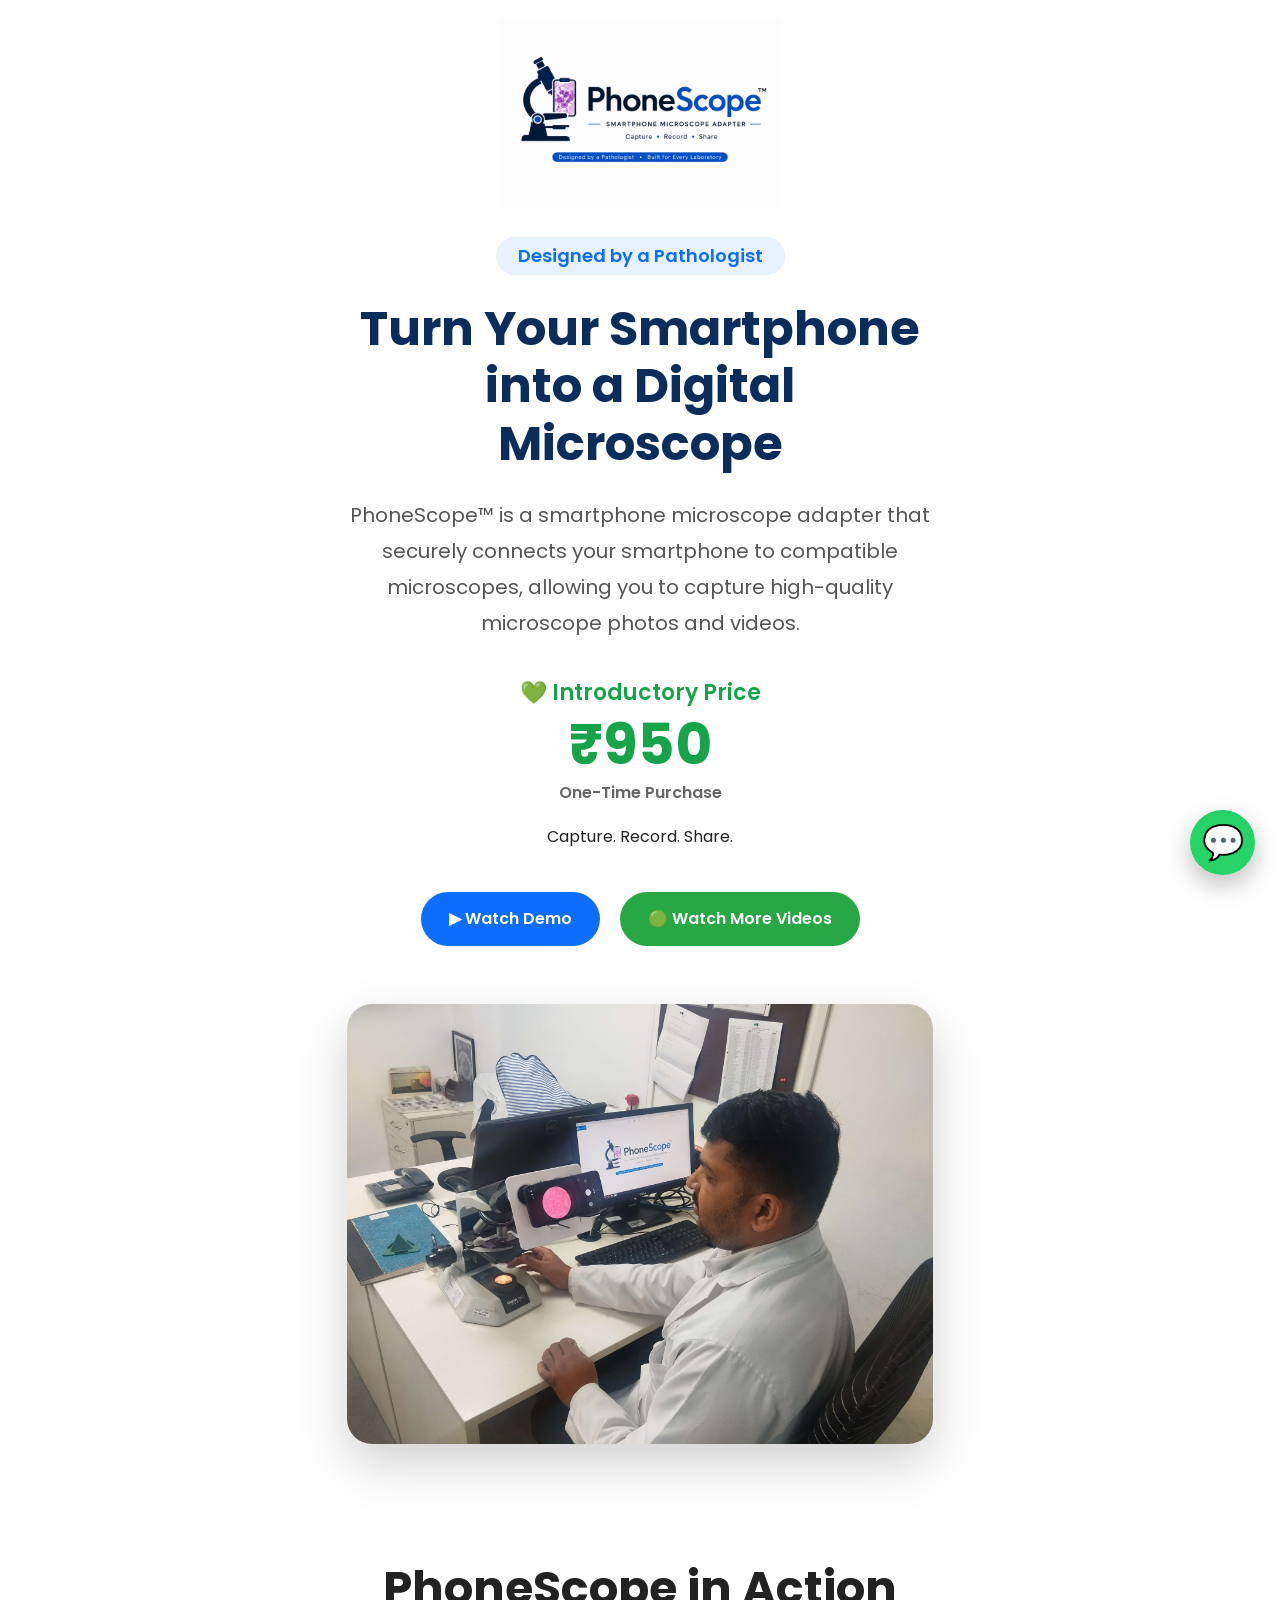
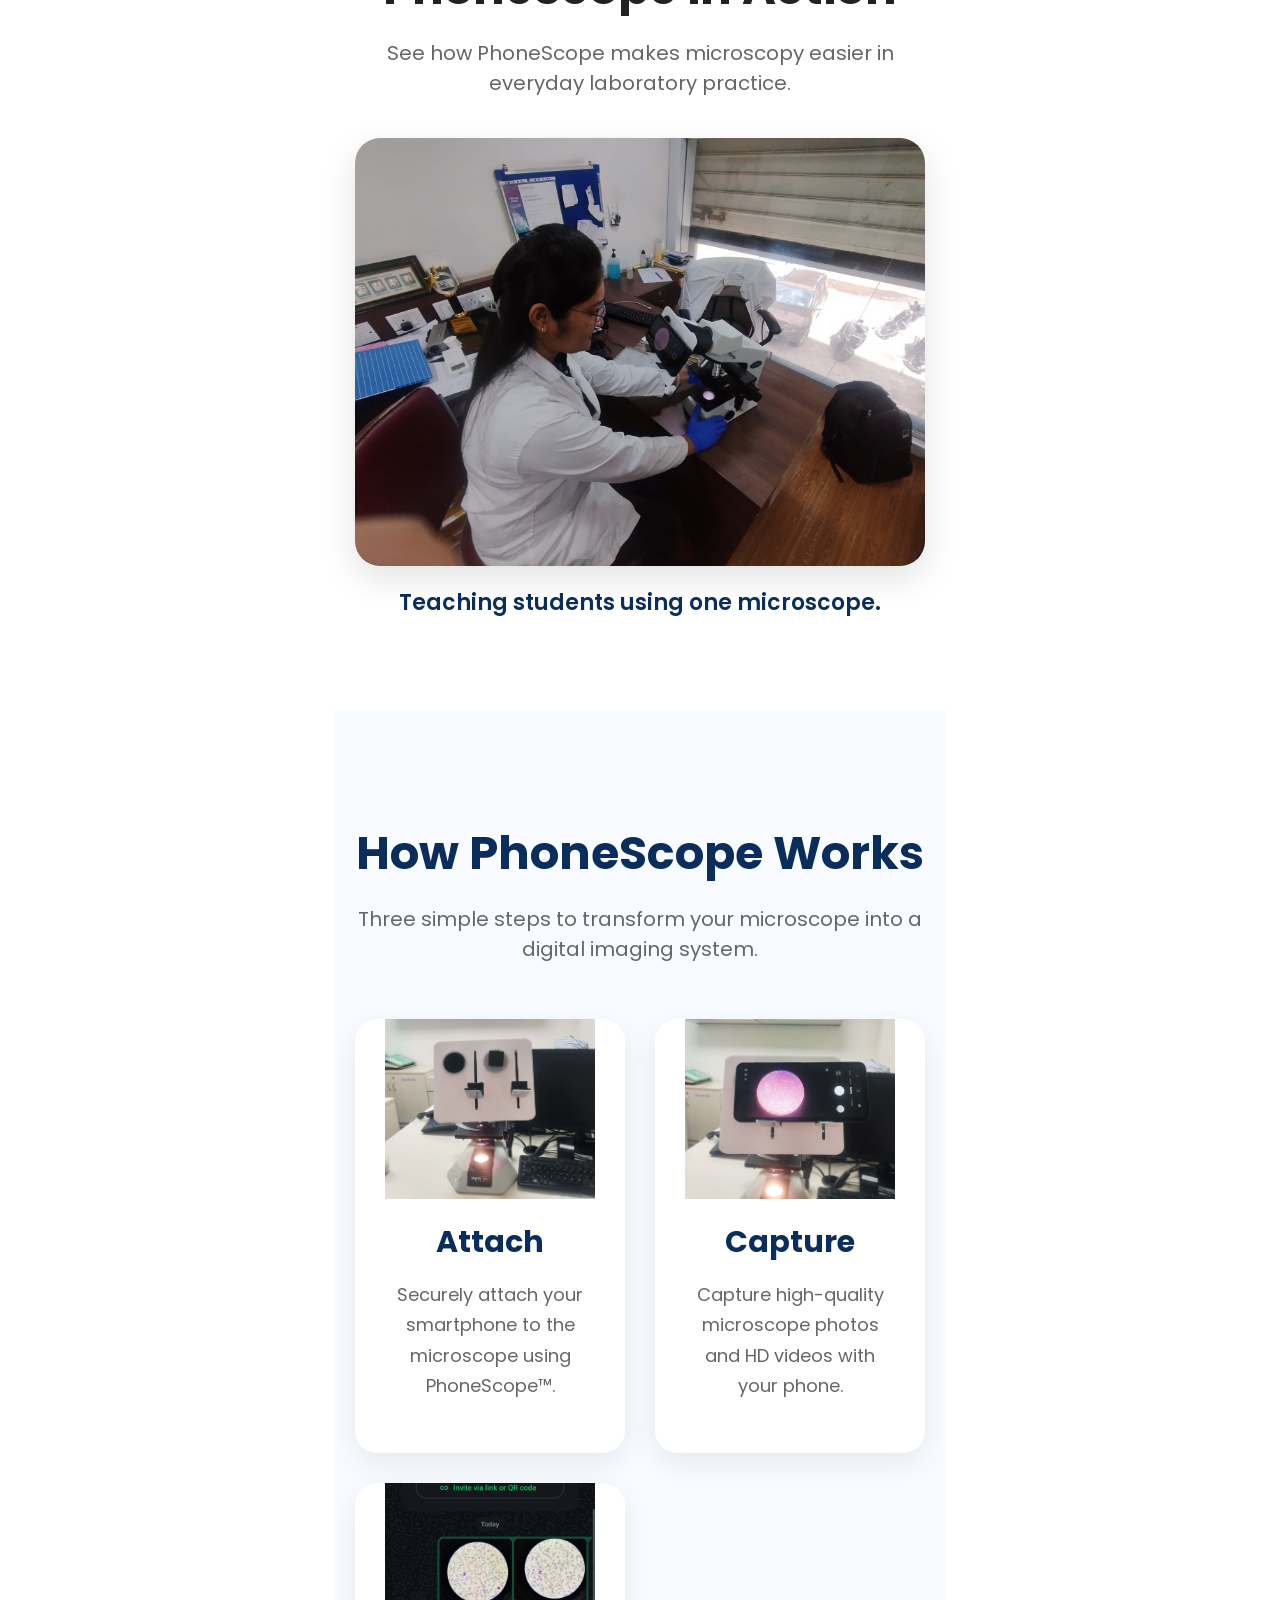
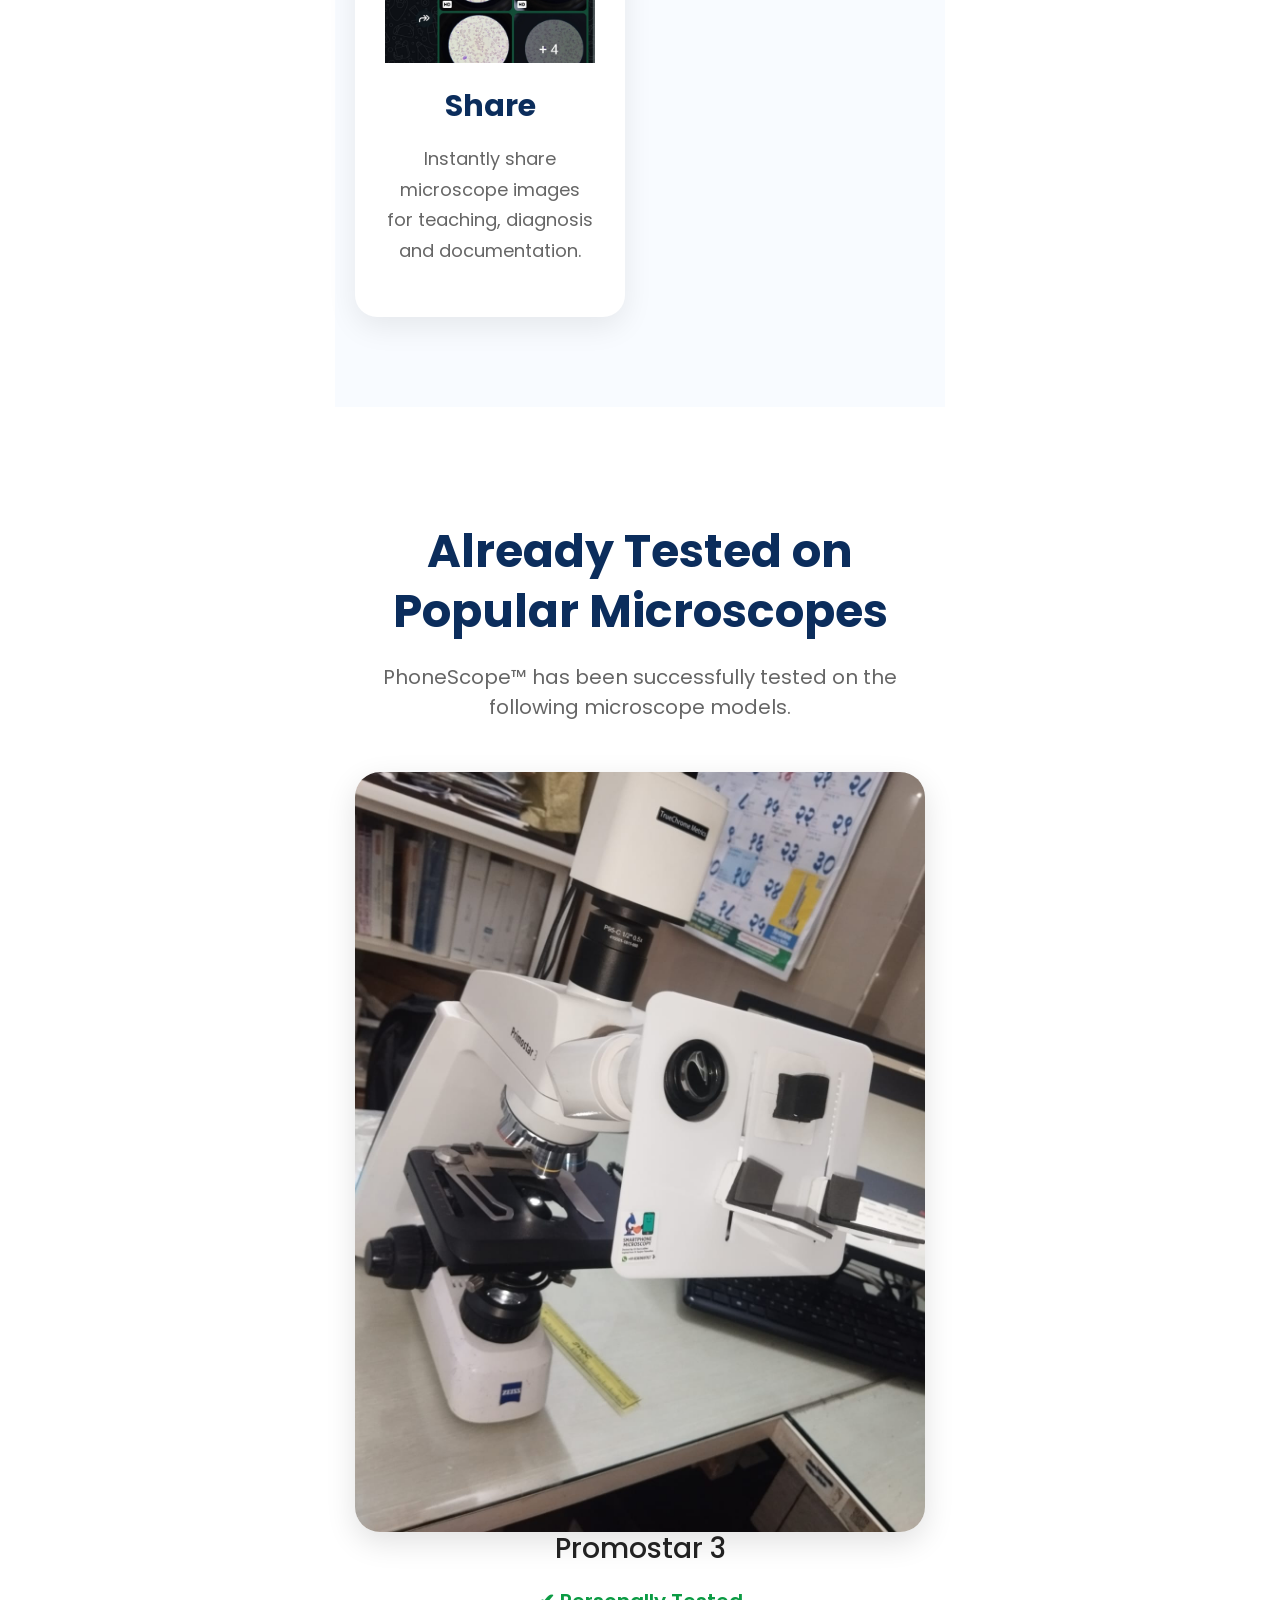
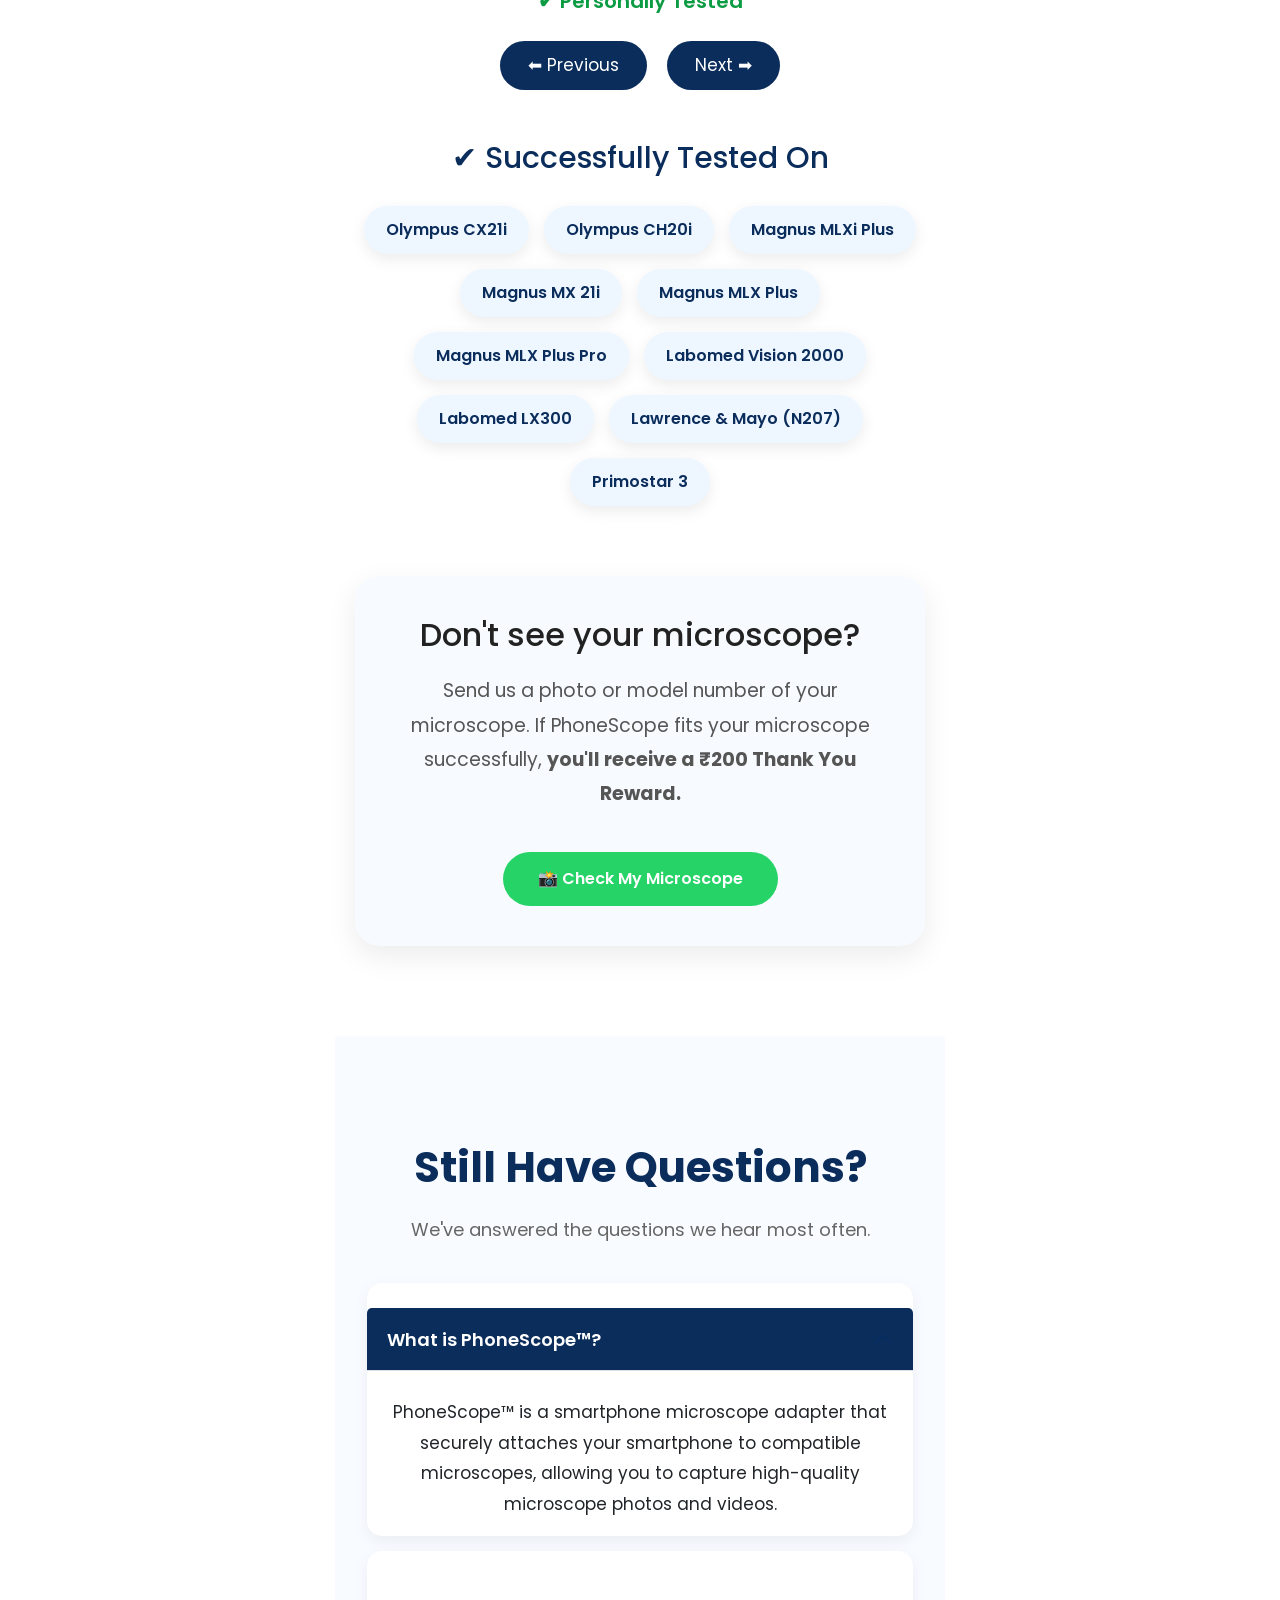
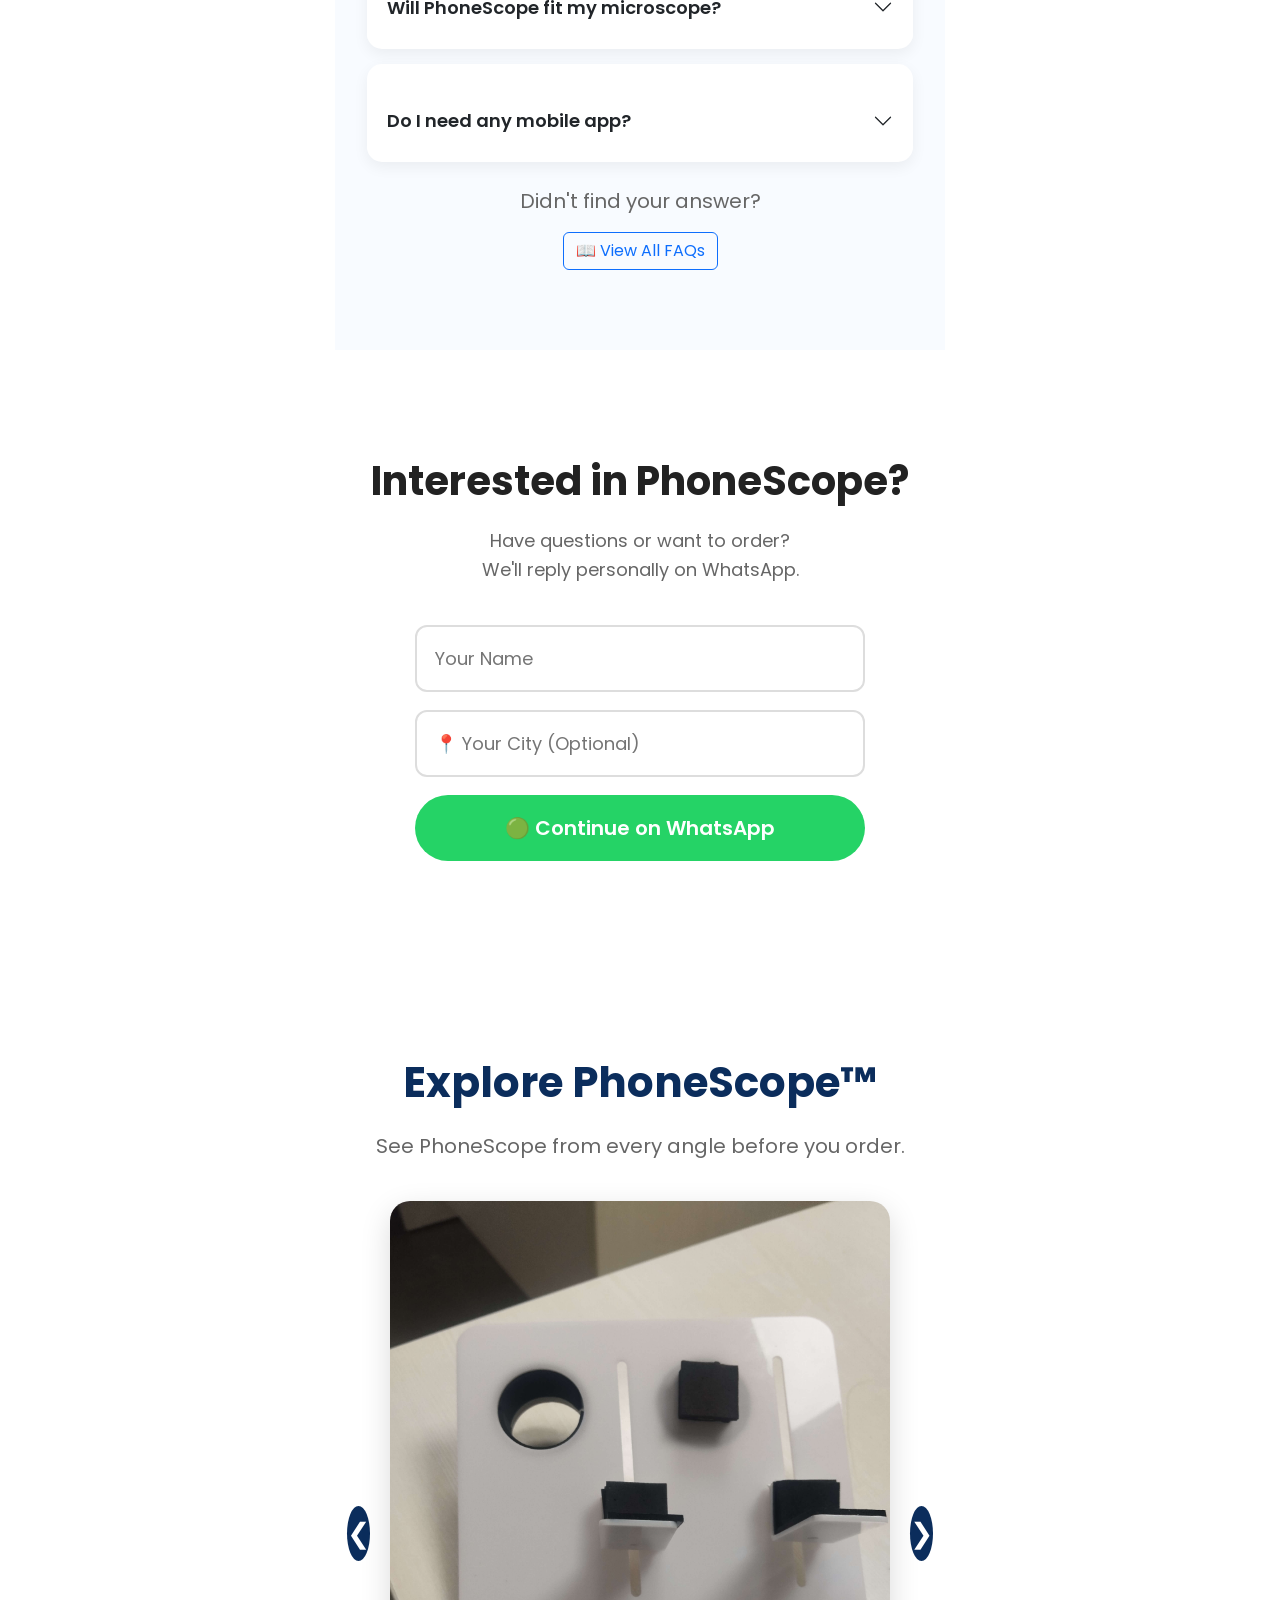
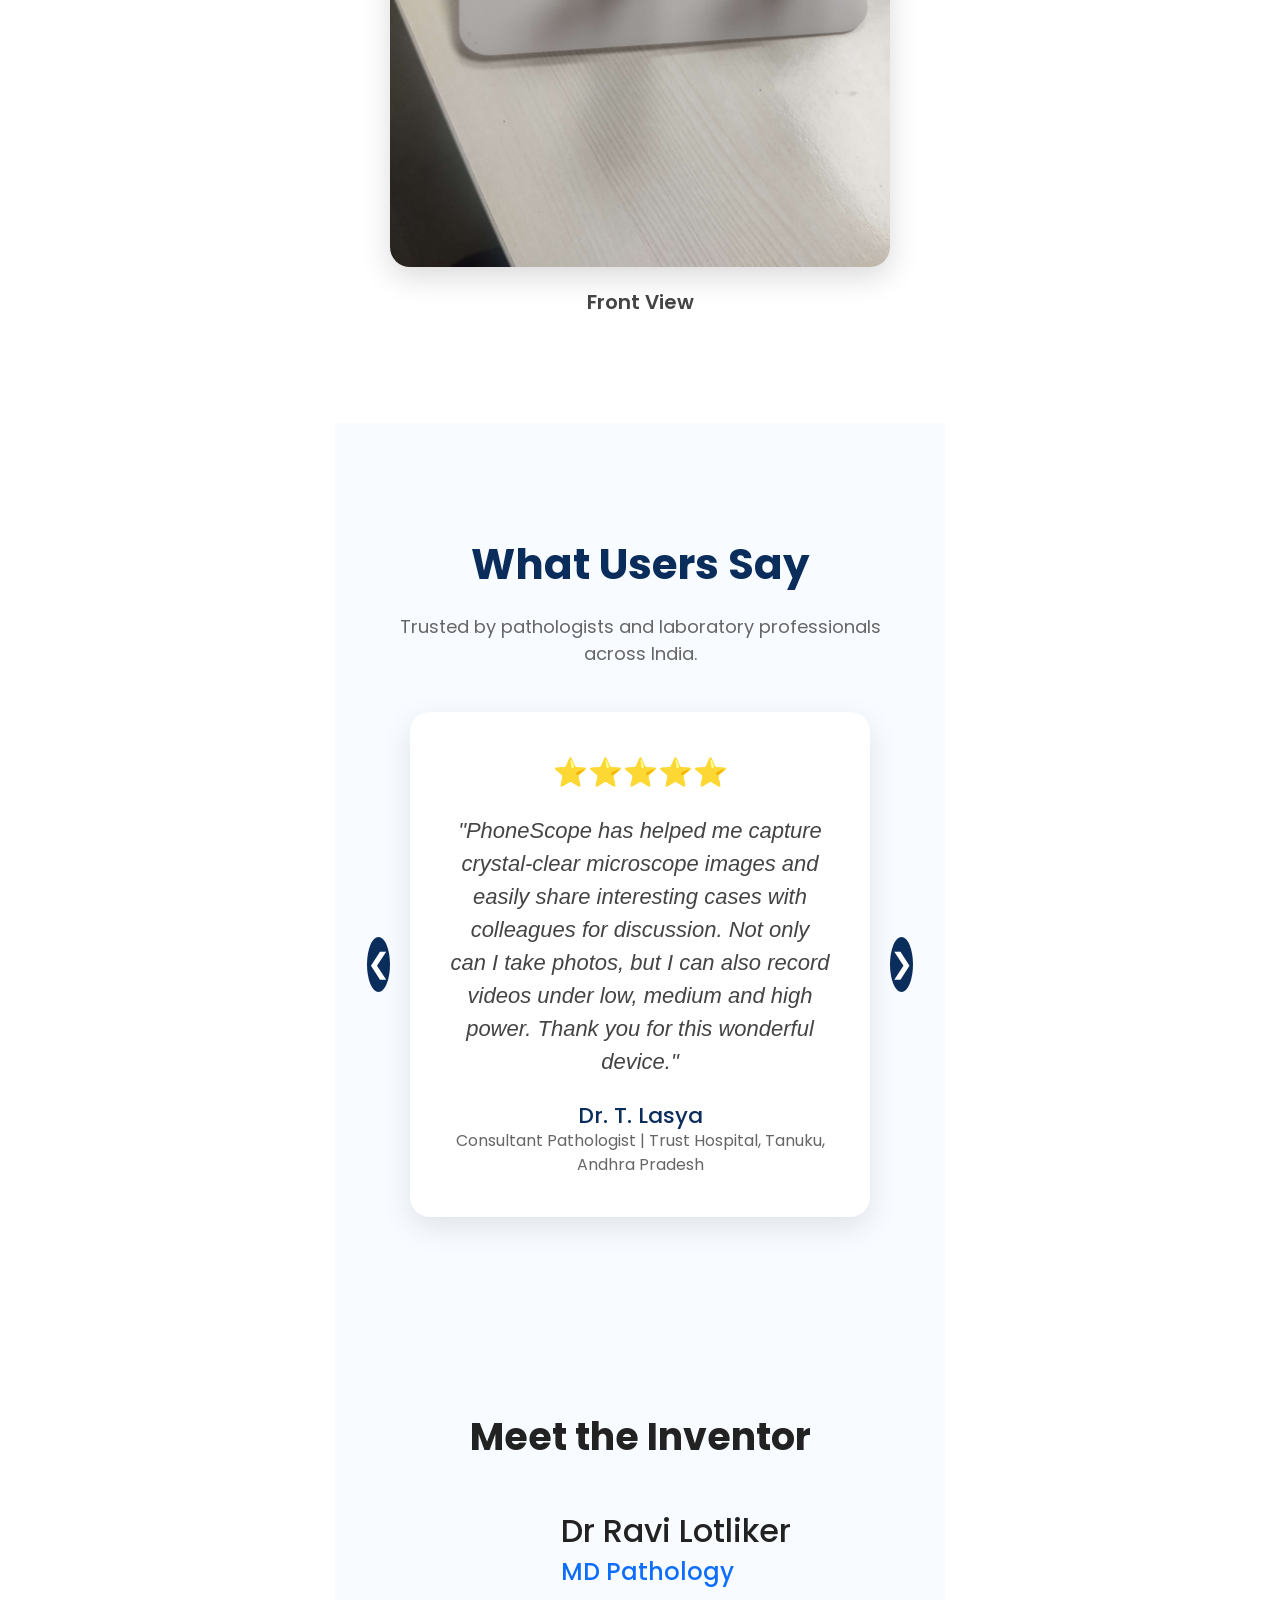
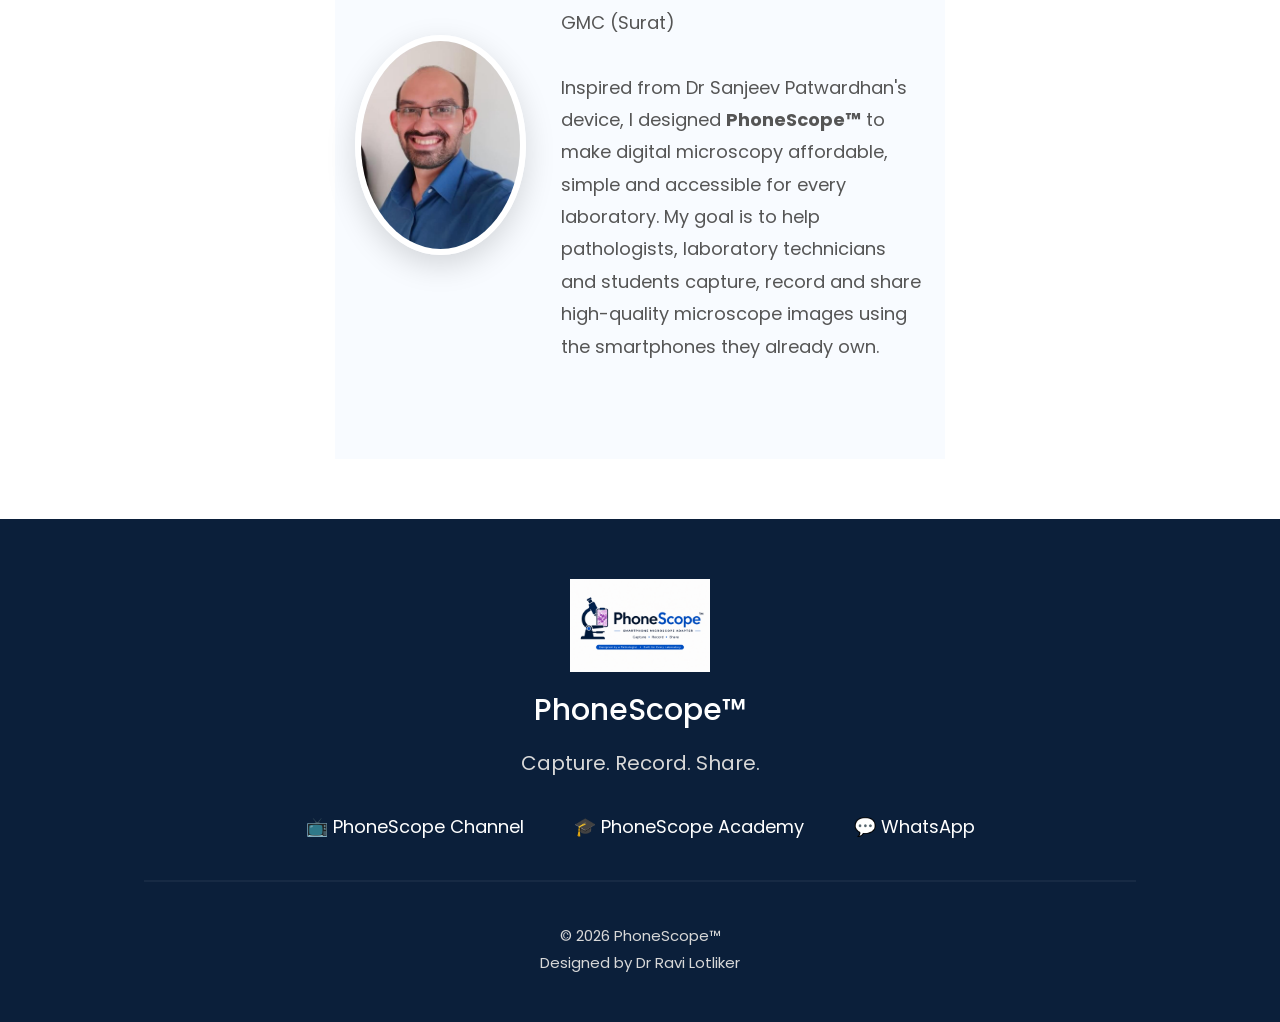
==== commit 6cb9d750: "Add files via upload" ====
--- a/index.html
+++ b/index.html
@@ -456,9 +456,9 @@
 placeholder="Your Name">
 
 <input
-type="tel"
-id="customerPhone"
-placeholder="Phone Number">
+id="customerCity"
+type="text"
+placeholder="📍 Your City (Optional)">
 
 <button onclick="sendWhatsApp()">
 
